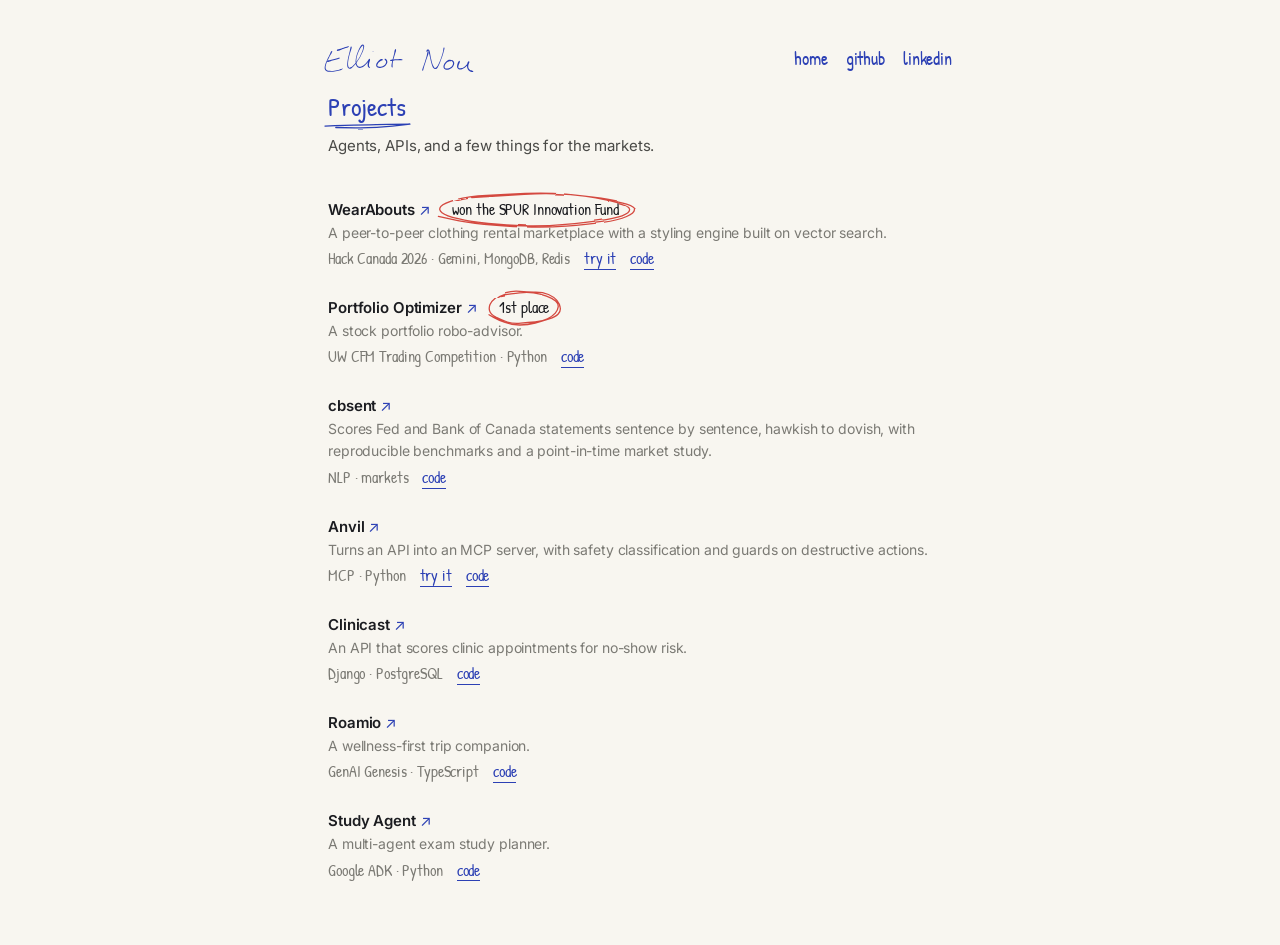
==== projects.html @ 340d610d "Make the sketch version the homepage, add projects page - Sketch (pen) version moves to the site roo" ====
<!DOCTYPE html>
<html lang="en">
<head>
  <meta charset="utf-8">
  <meta name="viewport" content="width=device-width, initial-scale=1">
  <title>Projects · Elliot Nou</title>
  <meta name="description" content="Things Elliot Nou has built: agents, APIs, and finance tools.">
  <meta name="color-scheme" content="light">
  <meta name="theme-color" content="#f8f6f0">
  <link rel="preconnect" href="https://fonts.googleapis.com">
  <link rel="preconnect" href="https://fonts.gstatic.com" crossorigin>
  <link href="https://fonts.googleapis.com/css2?family=Inter:wght@400..600&family=Patrick+Hand&display=swap" rel="stylesheet">
  <link rel="stylesheet" href="style.css">
  <!-- Hide the page until main.js has placed the pen marks. Fails open after 4s. -->
  <script>try{var d=document.documentElement.dataset;if(!matchMedia('(prefers-reduced-motion: reduce)').matches){d.phase='pre';setTimeout(function(){if(d.phase==='pre')d.phase='done'},4000)}}catch(e){}</script>
</head>
<body>
  <a class="skip" href="#main">Skip to content</a>

  <svg width="0" height="0" style="position:absolute" aria-hidden="true">
    <filter id="boil" x="-5%" y="-5%" width="110%" height="110%">
      <feTurbulence type="fractalNoise" baseFrequency="0.035" numOctaves="2" seed="1" result="noise"/>
      <feDisplacementMap in="SourceGraphic" in2="noise" scale="2.4"/>
    </filter>
  </svg>

  <div class="page">
    <header class="top">
      <a class="home-sig" href="./" aria-label="Elliot Nou, home">
        <svg viewBox="180.297 227.184 739.804 140.685" aria-hidden="true">
          <path pathLength="1" d="M 218.37,261.83 C 217.27 262.14, 216.50 262.72, 215.15 264.57 C 213.80 266.42, 213.26 267.80, 211.65 271.08 C 210.04 274.37, 209.13 276.63, 207.09 280.99 C 205.05 285.34, 203.80 287.95, 201.44 292.88 C 199.08 297.81, 197.62 300.49, 195.28 305.64 C 192.95 310.79, 191.68 313.59, 189.75 318.62 C 187.83 323.65, 186.92 326.20, 185.67 330.78 C 184.43 335.35, 183.87 337.52, 183.54 341.49 C 183.21 345.46, 183.09 347.35, 184.01 350.64 C 184.93 353.93, 185.82 355.59, 188.15 357.96 C 190.49 360.32, 192.15 361.20, 195.69 362.47 C 199.22 363.75, 201.32 363.97, 205.81 364.33 C 210.30 364.69, 213.00 364.59, 218.15 364.29 C 223.31 363.98, 226.27 363.57, 231.60 362.80 C 236.93 362.04, 239.83 361.46, 244.79 360.48 C 249.75 359.51, 252.28 358.92, 256.39 357.95 C 260.50 356.97, 262.54 356.78, 265.33 355.61 C 268.13 354.43, 269.01 353.37, 270.37 352.06 C 271.74 350.76, 272.02 349.95, 272.16 349.09 C 272.29 348.24, 271.82 347.86, 271.04 347.79 C 270.26 347.71, 269.81 348.18, 268.26 348.72 C 266.71 349.25, 265.89 349.48, 263.28 350.47 C 260.67 351.46, 259.07 352.43, 255.21 353.66 C 251.35 354.88, 248.82 355.54, 243.99 356.59 C 239.16 357.64, 236.26 358.22, 231.06 358.91 C 225.86 359.61, 222.92 359.93, 217.97 360.07 C 213.01 360.21, 210.38 360.12, 206.29 359.62 C 202.20 359.11, 200.38 358.64, 197.53 357.53 C 194.67 356.43, 193.72 355.76, 192.00 354.09 C 190.27 352.42, 189.70 351.65, 188.90 349.18 C 188.11 346.72, 187.90 345.25, 188.02 341.76 C 188.14 338.28, 188.48 336.13, 189.51 331.76 C 190.54 327.38, 191.37 324.83, 193.18 319.91 C 195.00 314.99, 196.24 312.21, 198.59 307.17 C 200.95 302.12, 202.43 299.46, 204.97 294.67 C 207.52 289.87, 208.92 287.34, 211.32 283.19 C 213.71 279.03, 215.15 277.07, 216.96 273.89 C 218.76 270.70, 219.59 269.44, 220.34 267.26 C 221.08 265.09, 221.08 264.10, 220.69 263.01 C 220.29 261.93, 219.48 261.52, 218.37 261.83"/>
          <path pathLength="1" d="M 195.38,314.96 C 196.22 315.61, 196.99 315.67, 198.86 315.67 C 200.73 315.66, 201.93 315.67, 204.73 314.94 C 207.53 314.21, 209.29 313.18, 212.85 312.01 C 216.42 310.84, 218.60 310.25, 222.57 309.09 C 226.54 307.94, 228.75 307.31, 232.70 306.24 C 236.64 305.17, 238.71 304.63, 242.30 303.73 C 245.88 302.82, 247.87 302.66, 250.63 301.72 C 253.40 300.79, 254.51 300.08, 256.13 299.06 C 257.76 298.03, 258.38 297.43, 258.76 296.59 C 259.15 295.75, 258.90 295.22, 258.08 294.87 C 257.25 294.51, 256.51 294.62, 254.65 294.81 C 252.80 295.00, 251.57 295.04, 248.80 295.81 C 246.04 296.59, 244.33 297.56, 240.85 298.69 C 237.37 299.82, 235.32 300.40, 231.40 301.47 C 227.48 302.54, 225.28 303.11, 221.26 304.02 C 217.24 304.94, 215.02 305.34, 211.31 306.05 C 207.60 306.77, 205.53 306.80, 202.73 307.60 C 199.92 308.40, 198.90 309.08, 197.29 310.05 C 195.68 311.01, 195.06 311.46, 194.68 312.44 C 194.30 313.43, 194.55 314.32, 195.38 314.96"/>
          <path pathLength="1" d="M 244.47,260.59 C 245.09 261.13, 245.21 261.31, 246.60 261.38 C 247.98 261.45, 249.04 261.69, 251.41 260.93 C 253.77 260.17, 255.12 258.99, 258.41 257.57 C 261.70 256.16, 263.87 255.33, 267.86 253.85 C 271.86 252.37, 274.24 251.58, 278.39 250.18 C 282.53 248.78, 284.80 248.11, 288.60 246.85 C 292.41 245.59, 294.56 245.10, 297.42 243.88 C 300.29 242.65, 301.98 241.82, 302.94 240.73 C 303.90 239.64, 303.63 238.77, 302.21 238.44 C 300.79 238.12, 298.87 238.35, 295.83 239.10 C 292.79 239.84, 290.81 240.86, 287.02 242.16 C 283.23 243.47, 281.04 244.29, 276.89 245.63 C 272.73 246.96, 270.36 247.69, 266.24 248.83 C 262.12 249.96, 259.81 250.41, 256.28 251.31 C 252.75 252.22, 250.92 252.36, 248.57 253.37 C 246.21 254.37, 245.52 255.29, 244.51 256.36 C 243.50 257.42, 243.53 257.84, 243.53 258.69 C 243.52 259.53, 243.86 260.05, 244.47 260.59"/>
          <path pathLength="1" d="M 313.21,240.02 C 312.30 240.67, 311.94 241.42, 311.21 243.56 C 310.47 245.69, 310.33 247.08, 309.54 250.70 C 308.75 254.32, 308.37 256.83, 307.26 261.67 C 306.14 266.50, 305.34 269.32, 303.98 274.88 C 302.63 280.44, 301.77 283.60, 300.47 289.45 C 299.16 295.29, 298.47 298.42, 297.45 304.11 C 296.44 309.81, 295.95 312.77, 295.41 317.92 C 294.87 323.07, 294.69 325.56, 294.76 329.86 C 294.82 334.17, 294.77 336.19, 295.73 339.45 C 296.70 342.71, 297.53 344.22, 299.59 346.16 C 301.66 348.11, 303.18 348.91, 306.06 349.18 C 308.95 349.46, 310.74 349.13, 314.03 347.54 C 317.32 345.95, 318.94 344.49, 322.51 341.23 C 326.08 337.96, 328.00 335.86, 331.89 331.23 C 335.78 326.59, 337.95 323.75, 341.98 318.04 C 346.02 312.33, 348.20 309.01, 352.06 302.69 C 355.92 296.37, 357.91 292.85, 361.29 286.43 C 364.67 280.00, 366.32 276.58, 368.95 270.57 C 371.59 264.56, 372.74 261.53, 374.48 256.38 C 376.23 251.24, 376.96 248.86, 377.68 244.85 C 378.41 240.83, 378.73 239.01, 378.10 236.29 C 377.48 233.57, 376.48 232.38, 374.56 231.26 C 372.65 230.15, 371.02 229.78, 368.53 230.72 C 366.04 231.66, 364.62 232.92, 362.12 235.96 C 359.61 239.01, 358.50 241.30, 356.01 245.93 C 353.52 250.57, 352.11 253.49, 349.67 259.16 C 347.22 264.82, 345.87 268.13, 343.79 274.26 C 341.70 280.38, 340.68 283.73, 339.24 289.80 C 337.80 295.87, 337.23 299.02, 336.59 304.60 C 335.94 310.19, 335.81 312.90, 336.04 317.73 C 336.27 322.56, 336.59 324.81, 337.74 328.74 C 338.88 332.66, 339.68 334.49, 341.75 337.35 C 343.83 340.22, 345.19 341.49, 348.11 343.06 C 351.02 344.63, 352.87 345.09, 356.31 345.20 C 359.75 345.32, 361.70 344.89, 365.31 343.63 C 368.92 342.37, 370.77 341.25, 374.35 338.91 C 377.93 336.57, 379.78 334.98, 383.22 331.92 C 386.65 328.87, 388.42 326.97, 391.51 323.65 C 394.60 320.33, 396.10 318.36, 398.68 315.32 C 401.26 312.27, 402.88 310.91, 404.41 308.43 C 405.93 305.96, 406.30 304.42, 406.30 302.94 C 406.29 301.45, 405.51 300.83, 404.37 301.01 C 403.23 301.19, 401.90 301.92, 400.60 303.83 C 399.29 305.74, 398.67 307.46, 397.85 310.55 C 397.02 313.64, 396.92 315.83, 396.46 319.28 C 395.99 322.72, 395.57 324.59, 395.50 327.79 C 395.44 330.98, 395.55 332.57, 396.13 335.24 C 396.72 337.90, 397.18 339.21, 398.44 341.11 C 399.70 343.00, 400.81 343.94, 402.43 344.70 C 404.05 345.46, 405.55 345.37, 406.54 344.91 C 407.54 344.45, 407.67 343.28, 407.39 342.39 C 407.11 341.50, 405.99 341.29, 405.16 340.47 C 404.33 339.65, 403.83 339.53, 403.24 338.28 C 402.64 337.02, 402.40 336.23, 402.18 334.19 C 401.95 332.15, 401.90 330.82, 402.11 328.09 C 402.31 325.36, 402.46 323.60, 403.20 320.53 C 403.95 317.47, 405.01 315.65, 405.84 312.77 C 406.66 309.88, 407.25 308.35, 407.35 306.10 C 407.45 303.85, 407.13 302.55, 406.31 301.52 C 405.50 300.49, 404.68 300.27, 403.26 300.95 C 401.84 301.62, 400.90 302.63, 399.20 304.90 C 397.50 307.16, 396.98 309.14, 394.76 312.27 C 392.55 315.40, 391.05 317.32, 388.13 320.55 C 385.21 323.78, 383.45 325.61, 380.16 328.44 C 376.88 331.27, 375.01 332.69, 371.70 334.69 C 368.38 336.69, 366.63 337.50, 363.58 338.45 C 360.54 339.40, 359.07 339.53, 356.49 339.46 C 353.91 339.38, 352.82 339.11, 350.67 338.08 C 348.52 337.04, 347.51 336.42, 345.75 334.28 C 343.99 332.15, 343.06 330.77, 341.86 327.41 C 340.67 324.05, 340.16 321.97, 339.77 317.48 C 339.38 312.99, 339.40 310.34, 339.92 304.95 C 340.43 299.56, 340.95 296.45, 342.33 290.53 C 343.72 284.60, 344.73 281.30, 346.85 275.32 C 348.98 269.35, 350.36 266.09, 352.96 260.66 C 355.56 255.23, 357.15 252.39, 359.85 248.19 C 362.56 243.98, 364.25 242.21, 366.48 239.63 C 368.70 237.04, 369.73 236.36, 371.00 235.26 C 372.26 234.16, 372.31 233.78, 372.81 234.14 C 373.30 234.50, 373.32 235.03, 373.47 237.05 C 373.62 239.07, 374.00 240.56, 373.57 244.23 C 373.13 247.89, 372.76 250.34, 371.30 255.38 C 369.85 260.42, 368.77 263.47, 366.28 269.43 C 363.79 275.38, 362.18 278.79, 358.86 285.15 C 355.54 291.51, 353.55 295.01, 349.68 301.22 C 345.80 307.44, 343.59 310.71, 339.49 316.23 C 335.39 321.75, 333.14 324.52, 329.16 328.82 C 325.18 333.13, 323.09 335.03, 319.58 337.76 C 316.07 340.49, 314.26 341.23, 311.61 342.48 C 308.96 343.73, 308.04 343.97, 306.31 344.02 C 304.58 344.07, 304.10 343.94, 302.96 342.74 C 301.81 341.53, 301.39 340.61, 300.60 337.99 C 299.80 335.38, 299.27 333.62, 298.97 329.68 C 298.66 325.73, 298.69 323.24, 299.06 318.25 C 299.43 313.25, 299.87 310.30, 300.83 304.70 C 301.78 299.09, 302.46 295.99, 303.82 290.22 C 305.19 284.45, 306.08 281.32, 307.65 275.86 C 309.22 270.39, 310.18 267.63, 311.69 262.88 C 313.21 258.14, 314.18 255.78, 315.22 252.13 C 316.26 248.48, 316.78 246.99, 316.89 244.63 C 317.01 242.27, 316.52 241.24, 315.79 240.31 C 315.05 239.39, 314.13 239.37, 313.21 240.02"/>
          <path pathLength="1" d="M 423.92,262.60 C 424.82 262.13, 425.21 261.75, 425.08 261.56 C 424.95 261.38, 424.19 261.49, 423.26 261.67 C 422.33 261.84, 421.30 262.05, 420.43 262.44 C 419.57 262.84, 418.89 263.35, 418.91 263.64 C 418.94 263.94, 419.58 264.11, 420.58 263.91 C 421.58 263.70, 423.02 263.07, 423.92 262.60"/>
          <path pathLength="1" d="M 469.96,303.09 C 469.52 302.25, 469.02 301.63, 467.46 301.31 C 465.89 300.99, 464.54 300.71, 462.14 301.48 C 459.74 302.25, 458.15 303.17, 455.45 305.16 C 452.75 307.16, 451.26 308.74, 448.64 311.46 C 446.03 314.18, 444.49 315.74, 442.39 318.75 C 440.29 321.75, 439.05 323.38, 438.13 326.48 C 437.22 329.59, 437.18 331.42, 437.81 334.28 C 438.45 337.13, 439.23 338.65, 441.30 340.76 C 443.37 342.87, 444.98 343.90, 448.16 344.81 C 451.34 345.73, 453.44 345.64, 457.19 345.31 C 460.94 344.99, 463.08 344.48, 466.91 343.20 C 470.74 341.91, 472.85 340.98, 476.35 338.88 C 479.85 336.78, 481.67 335.45, 484.41 332.69 C 487.16 329.92, 488.44 328.26, 490.08 325.06 C 491.72 321.87, 492.38 319.97, 492.61 316.71 C 492.84 313.44, 492.38 311.58, 491.22 308.74 C 490.07 305.91, 488.97 304.26, 486.84 302.53 C 484.71 300.80, 482.18 300.05, 480.58 300.09 C 478.98 300.14, 478.43 301.37, 478.82 302.74 C 479.22 304.10, 481.19 305.26, 482.54 306.93 C 483.90 308.60, 484.79 309.20, 485.60 311.08 C 486.40 312.96, 486.68 314.04, 486.57 316.34 C 486.46 318.65, 486.25 320.06, 485.07 322.59 C 483.88 325.12, 482.92 326.63, 480.65 328.99 C 478.37 331.35, 476.76 332.59, 473.69 334.39 C 470.61 336.18, 468.64 336.99, 465.27 337.97 C 461.89 338.95, 459.91 339.21, 456.83 339.30 C 453.74 339.39, 452.18 338.98, 449.84 338.43 C 447.50 337.89, 446.48 337.62, 445.15 336.59 C 443.81 335.56, 443.37 334.90, 443.15 333.27 C 442.94 331.64, 443.24 330.65, 444.08 328.45 C 444.92 326.25, 445.54 324.74, 447.34 322.27 C 449.14 319.80, 450.60 318.25, 453.08 316.10 C 455.56 313.94, 457.33 312.96, 459.75 311.48 C 462.17 310.00, 463.48 309.63, 465.16 308.69 C 466.84 307.75, 467.26 307.41, 468.15 306.77 C 469.05 306.14, 469.28 306.25, 469.64 305.51 C 470.00 304.78, 470.39 303.93, 469.96 303.09"/>
          <path pathLength="1" d="M 531.70,252.83 C 530.88 253.31, 530.70 253.71, 530.03 255.34 C 529.35 256.97, 528.95 257.99, 528.32 260.99 C 527.70 263.99, 527.72 266.10, 526.89 270.34 C 526.05 274.58, 525.36 277.25, 524.14 282.18 C 522.92 287.12, 522.09 289.93, 520.79 295.02 C 519.49 300.11, 518.77 302.82, 517.64 307.65 C 516.52 312.47, 515.98 314.90, 515.16 319.15 C 514.34 323.40, 513.95 325.45, 513.53 328.90 C 513.11 332.34, 512.94 333.90, 513.06 336.38 C 513.18 338.85, 513.56 339.87, 514.14 341.26 C 514.71 342.66, 515.31 342.91, 515.91 343.37 C 516.52 343.83, 516.81 343.63, 517.16 343.56 C 517.52 343.49, 517.49 343.25, 517.70 343.03 C 517.90 342.81, 517.98 342.97, 518.19 342.45 C 518.40 341.93, 518.66 341.68, 518.75 340.43 C 518.85 339.19, 518.69 338.42, 518.66 336.20 C 518.64 333.98, 518.48 332.60, 518.63 329.33 C 518.78 326.06, 518.84 324.02, 519.41 319.86 C 519.99 315.70, 520.45 313.28, 521.49 308.52 C 522.53 303.75, 523.24 301.06, 524.61 296.03 C 525.98 290.99, 526.85 288.21, 528.34 283.35 C 529.84 278.48, 530.71 275.87, 532.08 271.70 C 533.45 267.53, 534.48 265.62, 535.19 262.49 C 535.90 259.36, 535.83 257.99, 535.62 256.07 C 535.41 254.16, 534.92 253.56, 534.13 252.91 C 533.35 252.26, 532.52 252.34, 531.70 252.83"/>
          <path pathLength="1" d="M 506.89,310.05 C 507.71 310.76, 508.49 310.91, 510.47 311.05 C 512.45 311.20, 513.77 311.18, 516.78 310.79 C 519.79 310.40, 521.77 309.70, 525.53 309.12 C 529.29 308.54, 531.53 308.25, 535.60 307.87 C 539.66 307.50, 541.89 307.36, 545.87 307.26 C 549.85 307.15, 552.11 307.35, 555.50 307.33 C 558.89 307.31, 560.47 307.42, 562.83 307.14 C 565.20 306.87, 566.40 306.61, 567.32 305.96 C 568.24 305.30, 568.31 304.64, 567.45 303.87 C 566.58 303.11, 565.39 302.56, 562.99 302.13 C 560.60 301.71, 558.93 301.73, 555.47 301.75 C 552.01 301.76, 549.72 302.02, 545.68 302.21 C 541.63 302.41, 539.39 302.54, 535.24 302.73 C 531.10 302.91, 528.82 302.99, 524.94 303.16 C 521.06 303.33, 518.93 303.17, 515.84 303.58 C 512.75 303.98, 511.39 304.40, 509.50 305.19 C 507.61 305.97, 506.91 306.52, 506.39 307.49 C 505.87 308.47, 506.07 309.34, 506.89 310.05"/>
          <path pathLength="1" d="M 692.41,264.78 C 691.55 265.36, 691.26 265.93, 690.58 267.87 C 689.90 269.81, 689.71 271.08, 689.00 274.48 C 688.28 277.88, 688.08 280.28, 686.99 284.87 C 685.89 289.46, 685.08 292.20, 683.52 297.44 C 681.96 302.69, 680.95 305.65, 679.20 311.08 C 677.44 316.52, 676.48 319.46, 674.76 324.61 C 673.03 329.76, 672.13 332.39, 670.58 336.85 C 669.03 341.30, 668.15 343.49, 667.01 346.88 C 665.88 350.27, 665.29 351.61, 664.89 353.79 C 664.48 355.97, 664.83 356.69, 664.98 357.78 C 665.14 358.86, 665.32 358.90, 665.65 359.24 C 665.99 359.57, 666.22 359.61, 666.66 359.46 C 667.10 359.31, 667.22 359.36, 667.86 358.50 C 668.50 357.64, 669.11 357.21, 669.87 355.17 C 670.63 353.12, 670.75 351.69, 671.65 348.26 C 672.55 344.84, 673.06 342.56, 674.37 338.06 C 675.68 333.55, 676.54 330.90, 678.20 325.73 C 679.85 320.56, 680.81 317.63, 682.63 312.21 C 684.45 306.80, 685.50 303.86, 687.30 298.66 C 689.10 293.46, 690.09 290.77, 691.64 286.22 C 693.20 281.68, 694.16 279.42, 695.08 275.92 C 695.99 272.43, 696.26 270.95, 696.23 268.76 C 696.20 266.57, 695.67 265.76, 694.91 264.97 C 694.14 264.17, 693.28 264.20, 692.41 264.78"/>
          <path pathLength="1" d="M 689.10,265.84 C 690.42 265.36, 691.62 263.61, 692.47 262.19 C 693.32 260.77, 693.10 259.41, 693.35 258.73 C 693.59 258.05, 693.21 257.62, 693.69 258.80 C 694.17 259.97, 694.68 261.35, 695.73 264.58 C 696.78 267.81, 697.69 270.35, 698.95 274.94 C 700.20 279.54, 700.79 282.32, 702.00 287.56 C 703.21 292.80, 703.76 295.76, 704.99 301.15 C 706.21 306.55, 706.82 309.42, 708.12 314.52 C 709.42 319.62, 710.08 322.17, 711.47 326.66 C 712.87 331.14, 713.60 333.30, 715.09 336.95 C 716.57 340.60, 717.09 342.36, 718.89 344.89 C 720.70 347.42, 721.84 348.40, 724.12 349.61 C 726.40 350.81, 727.75 351.19, 730.29 350.91 C 732.82 350.63, 734.41 350.25, 736.79 348.20 C 739.17 346.16, 739.99 344.39, 742.18 340.68 C 744.37 336.96, 745.46 334.62, 747.75 329.63 C 750.03 324.65, 751.27 321.59, 753.62 315.76 C 755.98 309.92, 757.27 306.56, 759.51 300.46 C 761.75 294.36, 762.91 291.08, 764.83 285.27 C 766.75 279.45, 767.61 276.49, 769.10 271.39 C 770.59 266.28, 771.21 263.80, 772.28 259.76 C 773.35 255.72, 774.11 253.91, 774.45 251.17 C 774.78 248.44, 774.23 247.53, 773.95 246.11 C 773.67 244.68, 773.49 244.48, 773.06 244.05 C 772.63 243.63, 772.28 243.62, 771.80 243.97 C 771.31 244.31, 771.18 244.51, 770.64 245.78 C 770.09 247.05, 769.56 247.72, 769.07 250.34 C 768.57 252.96, 768.83 254.85, 768.16 258.88 C 767.49 262.90, 767.00 265.39, 765.73 270.47 C 764.45 275.55, 763.63 278.51, 761.78 284.28 C 759.94 290.06, 758.79 293.32, 756.52 299.35 C 754.25 305.37, 752.91 308.72, 750.42 314.41 C 747.93 320.10, 746.57 323.12, 744.06 327.80 C 741.55 332.49, 740.17 334.70, 737.86 337.85 C 735.55 340.99, 734.21 341.87, 732.53 343.54 C 730.85 345.20, 730.62 345.78, 729.44 346.16 C 728.27 346.54, 727.85 346.33, 726.65 345.43 C 725.45 344.52, 724.94 343.72, 723.46 341.64 C 721.99 339.56, 720.93 338.29, 719.29 335.04 C 717.65 331.80, 716.79 329.69, 715.27 325.40 C 713.75 321.11, 713.04 318.60, 711.70 313.59 C 710.36 308.58, 709.73 305.73, 708.57 300.36 C 707.42 294.99, 706.90 292.05, 705.92 286.75 C 704.94 281.44, 704.58 278.67, 703.68 273.86 C 702.78 269.05, 702.66 266.38, 701.41 262.69 C 700.15 259.01, 699.46 257.03, 697.41 255.42 C 695.36 253.80, 693.39 253.97, 691.15 254.63 C 688.91 255.28, 687.25 256.70, 686.20 258.69 C 685.15 260.68, 685.30 263.16, 685.88 264.59 C 686.46 266.02, 687.78 266.32, 689.10 265.84"/>
          <path pathLength="1" d="M 808.13,309.42 C 807.99 308.33, 807.49 307.41, 806.00 306.45 C 804.50 305.50, 803.23 304.73, 800.65 304.64 C 798.08 304.56, 796.10 304.68, 793.11 306.04 C 790.12 307.41, 788.62 308.92, 785.71 311.48 C 782.81 314.04, 781.15 315.66, 778.57 318.85 C 775.99 322.04, 774.60 323.95, 772.82 327.44 C 771.05 330.93, 770.18 332.88, 769.72 336.31 C 769.27 339.74, 769.45 341.66, 770.56 344.59 C 771.67 347.53, 772.78 349.04, 775.28 350.97 C 777.78 352.90, 779.66 353.66, 783.04 354.25 C 786.42 354.83, 788.48 354.58, 792.19 353.89 C 795.90 353.19, 797.97 352.48, 801.58 350.75 C 805.20 349.02, 807.17 347.84, 810.28 345.24 C 813.39 342.65, 814.91 340.97, 817.15 337.78 C 819.38 334.59, 820.36 332.70, 821.45 329.31 C 822.55 325.91, 822.82 323.97, 822.60 320.81 C 822.38 317.66, 821.64 315.98, 820.36 313.52 C 819.07 311.07, 817.93 309.99, 816.18 308.54 C 814.44 307.09, 813.24 306.66, 811.64 306.28 C 810.05 305.89, 809.16 306.26, 808.20 306.63 C 807.25 307.00, 807.05 307.54, 806.87 308.11 C 806.70 308.68, 807.09 309.04, 807.33 309.47 C 807.57 309.90, 807.64 309.83, 808.08 310.25 C 808.53 310.66, 808.73 310.96, 809.57 311.54 C 810.40 312.12, 811.18 312.18, 812.26 313.14 C 813.35 314.10, 814.14 314.69, 814.98 316.32 C 815.82 317.95, 816.27 319.03, 816.48 321.30 C 816.68 323.57, 816.77 324.98, 816.02 327.67 C 815.28 330.36, 814.58 332.06, 812.76 334.77 C 810.94 337.47, 809.63 339.00, 806.94 341.21 C 804.25 343.42, 802.46 344.43, 799.31 345.81 C 796.17 347.19, 794.26 347.66, 791.21 348.11 C 788.16 348.56, 786.55 348.43, 784.05 348.05 C 781.55 347.68, 780.37 347.31, 778.72 346.23 C 777.06 345.15, 776.43 344.47, 775.77 342.65 C 775.10 340.83, 775.01 339.66, 775.40 337.11 C 775.79 334.56, 776.23 332.85, 777.71 329.91 C 779.20 326.97, 780.47 325.14, 782.84 322.42 C 785.21 319.70, 786.92 318.19, 789.57 316.29 C 792.22 314.40, 793.84 313.85, 796.09 312.95 C 798.35 312.05, 799.27 311.99, 800.85 311.80 C 802.43 311.60, 802.83 311.96, 803.99 311.97 C 805.16 311.98, 805.85 312.37, 806.68 311.86 C 807.50 311.35, 808.26 310.50, 808.13 309.42"/>
          <path pathLength="1" d="M 847.41,310.48 C 846.42 310.69, 846.01 311.07, 844.83 312.39 C 843.65 313.71, 842.72 314.66, 841.53 317.08 C 840.35 319.50, 839.83 321.37, 838.91 324.49 C 837.98 327.61, 837.35 329.47, 836.91 332.68 C 836.47 335.90, 836.22 337.66, 836.70 340.58 C 837.18 343.49, 837.71 345.01, 839.32 347.27 C 840.92 349.52, 842.11 350.58, 844.71 351.84 C 847.30 353.10, 849.03 353.60, 852.28 353.55 C 855.53 353.50, 857.40 352.88, 860.95 351.58 C 864.51 350.28, 866.45 349.28, 870.06 347.07 C 873.66 344.85, 875.58 343.39, 878.97 340.52 C 882.36 337.66, 884.10 335.89, 887.02 332.74 C 889.95 329.60, 891.51 327.83, 893.59 324.81 C 895.67 321.79, 896.87 319.99, 897.42 317.66 C 897.97 315.32, 897.37 313.93, 896.34 313.14 C 895.31 312.36, 893.89 312.47, 892.25 313.72 C 890.61 314.97, 889.35 316.42, 888.15 319.39 C 886.95 322.36, 886.70 324.78, 886.25 328.57 C 885.80 332.36, 885.65 334.61, 885.90 338.34 C 886.15 342.06, 886.41 343.93, 887.50 347.21 C 888.59 350.48, 889.39 352.07, 891.35 354.70 C 893.32 357.34, 894.67 358.54, 897.33 360.38 C 900.00 362.23, 901.82 363.05, 904.68 363.94 C 907.53 364.84, 909.27 364.92, 911.60 364.85 C 913.94 364.77, 915.37 364.30, 916.35 363.56 C 917.34 362.82, 917.30 362.00, 916.53 361.12 C 915.77 360.25, 914.45 359.96, 912.53 359.18 C 910.60 358.41, 909.25 358.11, 906.91 357.27 C 904.57 356.42, 902.98 356.21, 900.81 354.96 C 898.65 353.71, 897.66 352.94, 896.10 351.02 C 894.54 349.11, 893.86 347.96, 893.00 345.38 C 892.14 342.80, 891.82 341.24, 891.82 338.11 C 891.81 334.99, 892.21 332.97, 892.98 329.73 C 893.74 326.50, 894.93 324.67, 895.66 321.94 C 896.40 319.21, 896.69 317.79, 896.64 316.09 C 896.59 314.39, 896.25 313.57, 895.42 313.43 C 894.58 313.29, 893.77 313.72, 892.48 315.38 C 891.19 317.04, 890.78 318.90, 888.97 321.73 C 887.16 324.56, 886.04 326.49, 883.42 329.50 C 880.80 332.52, 879.08 334.20, 875.89 336.82 C 872.70 339.43, 870.80 340.75, 867.45 342.58 C 864.10 344.41, 862.20 345.13, 859.14 345.98 C 856.07 346.83, 854.55 346.77, 852.13 346.84 C 849.71 346.92, 848.68 346.90, 847.04 346.36 C 845.39 345.81, 844.73 345.40, 843.90 344.12 C 843.07 342.83, 842.92 341.97, 842.89 339.94 C 842.86 337.91, 843.12 336.56, 843.77 333.97 C 844.42 331.38, 845.04 329.71, 846.13 326.97 C 847.22 324.24, 848.36 322.75, 849.21 320.29 C 850.07 317.84, 850.28 316.48, 850.39 314.70 C 850.50 312.92, 850.37 312.21, 849.78 311.37 C 849.18 310.53, 848.40 310.28, 847.41 310.48"/>
        </svg>
      </a>
      <nav class="nav" aria-label="Links">
        <a href="./">home</a>
        <a href="https://github.com/elliotnou" target="_blank" rel="noopener">github</a>
        <a href="https://linkedin.com/in/elliot-nou" target="_blank" rel="noopener">linkedin</a>
      </nav>
    </header>

    <main id="main" class="content">
      <section class="intro reveal">
        <h1 class="page-title"><span data-rough="underline">Projects</span></h1>
        <p class="bio">Agents, APIs, and a few things for the markets.</p>
      </section>

      <!-- To add one, copy an <li> and edit it. "try it" links only where there is a live demo. -->
      <ul class="list list-full">
        <li class="reveal">
          <p class="what">
            <a class="pname" href="https://github.com/elliotnou/wear_abouts" target="_blank" rel="noopener">WearAbouts <span class="arrow" aria-hidden="true">&nearr;</span></a>
            <span class="tag" data-rough="circle">won the SPUR Innovation Fund</span>
          </p>
          <p class="dim">A peer-to-peer clothing rental marketplace with a styling engine built on vector search.</p>
          <p class="links"><span class="meta">Hack Canada 2026 &middot; Gemini, MongoDB, Redis</span><a href="https://hackcanada-2026-frontend.onrender.com/" target="_blank" rel="noopener">try it</a><a href="https://github.com/elliotnou/wear_abouts" target="_blank" rel="noopener">code</a></p>
        </li>
        <li class="reveal">
          <p class="what">
            <a class="pname" href="https://github.com/elliotnou/portfolio-optimizer" target="_blank" rel="noopener">Portfolio Optimizer <span class="arrow" aria-hidden="true">&nearr;</span></a>
            <span class="tag" data-rough="circle">1st place</span>
          </p>
          <p class="dim">A stock portfolio robo-advisor.</p>
          <p class="links"><span class="meta">UW CFM Trading Competition &middot; Python</span><a href="https://github.com/elliotnou/portfolio-optimizer" target="_blank" rel="noopener">code</a></p>
        </li>
        <li class="reveal">
          <p class="what">
            <a class="pname" href="https://github.com/elliotnou/cbsent" target="_blank" rel="noopener">cbsent <span class="arrow" aria-hidden="true">&nearr;</span></a>
          </p>
          <p class="dim">Scores Fed and Bank of Canada statements sentence by sentence, hawkish to dovish, with reproducible benchmarks and a point-in-time market study.</p>
          <p class="links"><span class="meta">NLP &middot; markets</span><a href="https://github.com/elliotnou/cbsent" target="_blank" rel="noopener">code</a></p>
        </li>
        <li class="reveal">
          <p class="what">
            <a class="pname" href="https://github.com/elliotnou/Anvil" target="_blank" rel="noopener">Anvil <span class="arrow" aria-hidden="true">&nearr;</span></a>
          </p>
          <p class="dim">Turns an API into an MCP server, with safety classification and guards on destructive actions.</p>
          <p class="links"><span class="meta">MCP &middot; Python</span><a href="https://anvil-amber.vercel.app" target="_blank" rel="noopener">try it</a><a href="https://github.com/elliotnou/Anvil" target="_blank" rel="noopener">code</a></p>
        </li>
        <li class="reveal">
          <p class="what">
            <a class="pname" href="https://github.com/elliotnou/clinicast" target="_blank" rel="noopener">Clinicast <span class="arrow" aria-hidden="true">&nearr;</span></a>
          </p>
          <p class="dim">An API that scores clinic appointments for no-show risk.</p>
          <p class="links"><span class="meta">Django &middot; PostgreSQL</span><a href="https://github.com/elliotnou/clinicast" target="_blank" rel="noopener">code</a></p>
        </li>
        <li class="reveal">
          <p class="what">
            <a class="pname" href="https://github.com/elliotnou/roamio" target="_blank" rel="noopener">Roamio <span class="arrow" aria-hidden="true">&nearr;</span></a>
          </p>
          <p class="dim">A wellness-first trip companion.</p>
          <p class="links"><span class="meta">GenAI Genesis &middot; TypeScript</span><a href="https://github.com/elliotnou/roamio" target="_blank" rel="noopener">code</a></p>
        </li>
        <li class="reveal">
          <p class="what">
            <a class="pname" href="https://github.com/elliotnou/bx-studyagent" target="_blank" rel="noopener">Study Agent <span class="arrow" aria-hidden="true">&nearr;</span></a>
          </p>
          <p class="dim">A multi-agent exam study planner.</p>
          <p class="links"><span class="meta">Google ADK &middot; Python</span><a href="https://github.com/elliotnou/bx-studyagent" target="_blank" rel="noopener">code</a></p>
        </li>
      </ul>
    </main>
  </div>

  <script src="main.js"></script>
</body>
</html>
---- style.css ----
/* Plain paper, small quiet type, and a blue ballpoint that could not sit still.
   Type is near-black and modest; everything drawn (name, scribbles, boxes,
   underlines, the timeline) is pen blue, with a couple of strokes of red pen.
   Light only, whatever the system theme is. */
:root {
  color-scheme: light;
  --paper: #f8f6f0;
  --ink: #1b1c20;      /* names, titles */
  --text: #4a4a47;     /* body copy */
  --dim: #7b7a74;      /* descriptions */
  --faint: #b4b2a8;
  --pen: #2c40b4;      /* ballpoint blue */
  --red: #d4483f;      /* red pen */

  --sans: "Inter", ui-sans-serif, system-ui, -apple-system, "Segoe UI", sans-serif;
  --hand: "Patrick Hand", "Bradley Hand", cursive;
}

*, *::before, *::after { box-sizing: border-box; }
* { margin: 0; padding: 0; }

html { background: var(--paper); overflow-x: hidden; }
body {
  min-height: 100vh;
  font-family: var(--sans);
  font-size: 15px;
  line-height: 1.6;
  letter-spacing: -0.008em;
  color: var(--text);
  -webkit-font-smoothing: antialiased;
  text-rendering: optimizeLegibility;
}
::selection { background: var(--pen); color: var(--paper); }
a { color: inherit; text-decoration: none; }
a:focus-visible, button:focus-visible { outline: 2px solid var(--pen); outline-offset: 4px; border-radius: 3px; }
ul { list-style: none; }

.skip { position: absolute; left: -999px; top: 0; background: var(--pen); color: var(--paper); padding: 8px 14px; z-index: 100; }
.skip:focus { left: 16px; top: 16px; }

.page { position: relative; max-width: 680px; margin: 0 auto; padding: 0 28px 64px; }

/* ---------- Drawn lines ---------- */
.chaos {
  position: fixed;
  inset: 0;
  width: 100%;
  height: 100%;
  z-index: 20;
  pointer-events: none;
  color: var(--pen);
  filter: url(#boil);
}
.chaos path, .rough path {
  fill: none;
  stroke: currentColor;
  stroke-linecap: round;
  stroke-linejoin: round;
  stroke-dasharray: 1;
}
.chaos path { stroke-dashoffset: 1; opacity: 0.85; }

/* Hand-drawn marks, fitted to their host by main.js. */
[data-rough] { position: relative; display: inline-block; }
.rough {
  position: absolute;
  left: -14px;
  top: -14px;
  overflow: visible;
  pointer-events: none;
  color: var(--pen);
  filter: url(#boil);
}
.rough path { stroke-width: 1.3; stroke-dashoffset: 0; }
.rough path.hatch { stroke-width: 0.9; stroke-dasharray: none; opacity: 0.5; transition: opacity 0.2s; }

/* ---------- Top: the name, written by hand, and the links ---------- */
.top {
  display: flex;
  justify-content: space-between;
  align-items: flex-end;
  gap: 20px;
  padding-top: 44px;
}
.top h1 { font-size: inherit; font-weight: inherit; line-height: 0; }

.sig, .home-sig {
  position: relative;
  z-index: 30;
  display: block;
  width: 210px;
  margin-left: -4px;
  border: 0;
  background: none;
  color: var(--pen);
  cursor: pointer;
  transform-origin: 50% 50%;
  transition: transform 0.95s cubic-bezier(0.7, 0, 0.15, 1);
}
.home-sig { width: 150px; }
.sig svg, .home-sig svg { display: block; width: 100%; height: auto; overflow: visible; }
.sig path, .home-sig path {
  fill: currentColor;
  stroke: currentColor;
  stroke-width: 2.5;
  stroke-opacity: 0;
  stroke-dasharray: 1;
  stroke-dashoffset: 0;
}
.sig:hover, .home-sig:hover { transform: rotate(-2deg) scale(1.03); transition-duration: 0.25s; }

.nav { display: flex; gap: 18px; padding-bottom: 2px; font-family: var(--hand); font-size: 18px; line-height: 1.2; color: var(--pen); }
.nav a { border-bottom: 1.5px solid transparent; transition: border-color 0.15s; }
.nav a:hover { border-color: currentColor; }

/* ---------- Intro ---------- */
.intro { padding: 18px 0 40px; }
.lede { display: flex; flex-wrap: wrap; align-items: center; gap: 0 0.4em; color: var(--ink); }
.bio { margin-top: 10px; max-width: 46ch; text-wrap: pretty; }
.bio s { text-decoration: none; color: var(--faint); white-space: nowrap; }
.dim { color: var(--dim); font-size: 14px; }

.page-title { font-family: var(--hand); font-size: 26px; font-weight: 400; line-height: 1.2; letter-spacing: 0; color: var(--pen); }
.page-title + .bio { margin-top: 12px; }

.u { border-bottom: 1.5px solid var(--pen); transition: background-color 0.15s, color 0.15s; }
.u:hover { background: var(--pen); color: var(--paper); }

/* Logo + name. */
.chip { display: inline-flex; align-items: center; gap: 6px; white-space: nowrap; font-weight: 500; color: var(--ink); vertical-align: middle; }
.chip img, .monogram { flex: none; width: 20px; height: 20px; border-radius: 5px; object-fit: contain; }
.chip img { transition: transform 0.2s; }
a.chip > span:last-child { border-bottom: 1.5px solid var(--pen); }
a.chip:hover img { transform: rotate(-8deg) scale(1.15); }
.monogram { display: inline-grid; place-items: center; background: var(--pen); color: var(--paper); font-size: 11px; font-weight: 600; line-height: 1; }

.doodle { width: 18px; height: 18px; vertical-align: -3px; margin-left: 6px; }
.doodle .rough { color: var(--red); }

/* ---------- Blocks: label on the left, facts on the right ---------- */
.block {
  display: grid;
  grid-template-columns: 88px minmax(0, 1fr);
  gap: 6px 24px;
  padding-bottom: 38px;
}
h2 {
  font-family: var(--hand);
  font-size: 20px;
  font-weight: 400;
  line-height: 1.25;
  letter-spacing: 0;
  color: var(--pen);
}

/* Jobs, newest first. The pen line with a loop per job is drawn by main.js
   in the 28px gutter on the left. */
.rows, .rows[data-rough] { display: grid; gap: 16px; padding-left: 28px; }
.rows li { display: grid; grid-template-columns: 44px minmax(0, 1fr); gap: 0 10px; }
.when { font-family: var(--hand); font-size: 17px; line-height: 1.4; color: var(--pen); opacity: 0.75; }
.what { color: var(--text); }

/* Projects */
.list { display: grid; gap: 14px; }
.list-full { gap: 26px; }
.pname { font-weight: 600; color: var(--ink); transition: color 0.15s; }
.arrow { display: inline-block; font-weight: 400; color: var(--pen); transition: transform 0.2s; }
.pname:hover .arrow { transform: translate(2px, -2px); }
.pname:hover { color: var(--pen); }
.tag { margin-left: 18px; font-family: var(--hand); font-size: 16px; line-height: 1.2; color: var(--ink); }
.tag .rough { color: var(--red); }
.links { display: flex; flex-wrap: wrap; gap: 4px 14px; margin-top: 4px; font-family: var(--hand); font-size: 16px; line-height: 1.3; color: var(--pen); }
.links a { border-bottom: 1.5px solid currentColor; }
.links a:hover { color: var(--ink); }
.meta { color: var(--dim); }

.more { display: inline-block; margin-top: 20px; font-family: var(--hand); font-size: 17px; line-height: 1.3; color: var(--pen); }
.more > span { padding: 2px 10px; transition: transform 0.2s cubic-bezier(0.2, 0.8, 0.2, 1); }
.more:hover > span { transform: translate(-2px, -2px); }
.more:hover .hatch { opacity: 1; }

.contact { color: var(--ink); font-weight: 500; }

/* ---------- Opening: mess first, then order ---------- */
.content { transition: opacity 0.3s; }
[data-phase="pre"] .top, [data-phase="pre"] .content { opacity: 0; transition: none; }
[data-phase="chaos"] .content, [data-phase="chaos"] .nav { opacity: 0; }
[data-phase="chaos"] .sig { pointer-events: none; }
.nav { transition: opacity 0.4s; }

[data-phase="settle"] .reveal, [data-phase="done"] .reveal {
  animation: rise 0.7s cubic-bezier(0.2, 0.8, 0.2, 1) both;
  animation-delay: calc(var(--n, 0) * 80ms + 150ms);
}
@keyframes rise { from { opacity: 0; transform: translateY(12px); } }

/* ---------- Small screens ---------- */
@media (max-width: 600px) {
  .page { padding-inline: 22px; }
  .top { flex-direction: column; align-items: flex-start; gap: 14px; padding-top: 32px; }
  .sig { width: 180px; }
  .nav { gap: 16px; font-size: 17px; }
  .intro { padding: 14px 0 32px; }
  .block { grid-template-columns: 1fr; padding-bottom: 32px; }
}

@media (prefers-reduced-motion: reduce) {
  *, *::before, *::after { animation: none !important; transition: none !important; }
  .chaos, .rough { filter: none; }
}
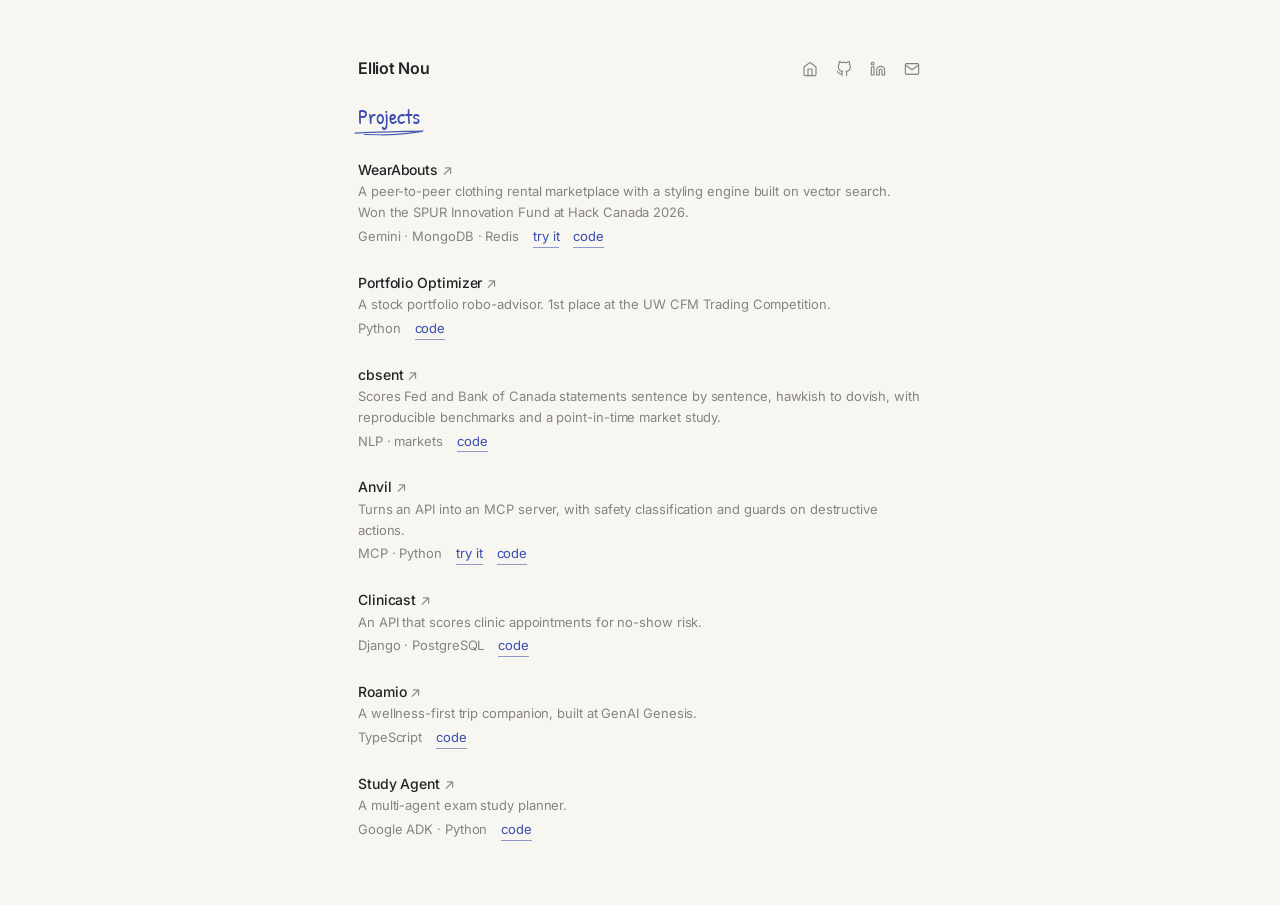
==== commit 26bdc1b9: "Quieter homepage: typed name, icon links, simpler work list - Name back to plain text; pen icons for" ====
--- a/projects.html
+++ b/projects.html
@@ -22,89 +22,70 @@
       <feTurbulence type="fractalNoise" baseFrequency="0.035" numOctaves="2" seed="1" result="noise"/>
       <feDisplacementMap in="SourceGraphic" in2="noise" scale="2.4"/>
     </filter>
+    <filter id="boil-soft" x="-25%" y="-25%" width="150%" height="150%">
+      <feTurbulence type="fractalNoise" baseFrequency="0.06" numOctaves="2" seed="1" result="noise"/>
+      <feDisplacementMap in="SourceGraphic" in2="noise" scale="1.3"/>
+    </filter>
   </svg>
 
   <div class="page">
     <header class="top">
-      <a class="home-sig" href="./" aria-label="Elliot Nou, home">
-        <svg viewBox="180.297 227.184 739.804 140.685" aria-hidden="true">
-          <path pathLength="1" d="M 218.37,261.83 C 217.27 262.14, 216.50 262.72, 215.15 264.57 C 213.80 266.42, 213.26 267.80, 211.65 271.08 C 210.04 274.37, 209.13 276.63, 207.09 280.99 C 205.05 285.34, 203.80 287.95, 201.44 292.88 C 199.08 297.81, 197.62 300.49, 195.28 305.64 C 192.95 310.79, 191.68 313.59, 189.75 318.62 C 187.83 323.65, 186.92 326.20, 185.67 330.78 C 184.43 335.35, 183.87 337.52, 183.54 341.49 C 183.21 345.46, 183.09 347.35, 184.01 350.64 C 184.93 353.93, 185.82 355.59, 188.15 357.96 C 190.49 360.32, 192.15 361.20, 195.69 362.47 C 199.22 363.75, 201.32 363.97, 205.81 364.33 C 210.30 364.69, 213.00 364.59, 218.15 364.29 C 223.31 363.98, 226.27 363.57, 231.60 362.80 C 236.93 362.04, 239.83 361.46, 244.79 360.48 C 249.75 359.51, 252.28 358.92, 256.39 357.95 C 260.50 356.97, 262.54 356.78, 265.33 355.61 C 268.13 354.43, 269.01 353.37, 270.37 352.06 C 271.74 350.76, 272.02 349.95, 272.16 349.09 C 272.29 348.24, 271.82 347.86, 271.04 347.79 C 270.26 347.71, 269.81 348.18, 268.26 348.72 C 266.71 349.25, 265.89 349.48, 263.28 350.47 C 260.67 351.46, 259.07 352.43, 255.21 353.66 C 251.35 354.88, 248.82 355.54, 243.99 356.59 C 239.16 357.64, 236.26 358.22, 231.06 358.91 C 225.86 359.61, 222.92 359.93, 217.97 360.07 C 213.01 360.21, 210.38 360.12, 206.29 359.62 C 202.20 359.11, 200.38 358.64, 197.53 357.53 C 194.67 356.43, 193.72 355.76, 192.00 354.09 C 190.27 352.42, 189.70 351.65, 188.90 349.18 C 188.11 346.72, 187.90 345.25, 188.02 341.76 C 188.14 338.28, 188.48 336.13, 189.51 331.76 C 190.54 327.38, 191.37 324.83, 193.18 319.91 C 195.00 314.99, 196.24 312.21, 198.59 307.17 C 200.95 302.12, 202.43 299.46, 204.97 294.67 C 207.52 289.87, 208.92 287.34, 211.32 283.19 C 213.71 279.03, 215.15 277.07, 216.96 273.89 C 218.76 270.70, 219.59 269.44, 220.34 267.26 C 221.08 265.09, 221.08 264.10, 220.69 263.01 C 220.29 261.93, 219.48 261.52, 218.37 261.83"/>
-          <path pathLength="1" d="M 195.38,314.96 C 196.22 315.61, 196.99 315.67, 198.86 315.67 C 200.73 315.66, 201.93 315.67, 204.73 314.94 C 207.53 314.21, 209.29 313.18, 212.85 312.01 C 216.42 310.84, 218.60 310.25, 222.57 309.09 C 226.54 307.94, 228.75 307.31, 232.70 306.24 C 236.64 305.17, 238.71 304.63, 242.30 303.73 C 245.88 302.82, 247.87 302.66, 250.63 301.72 C 253.40 300.79, 254.51 300.08, 256.13 299.06 C 257.76 298.03, 258.38 297.43, 258.76 296.59 C 259.15 295.75, 258.90 295.22, 258.08 294.87 C 257.25 294.51, 256.51 294.62, 254.65 294.81 C 252.80 295.00, 251.57 295.04, 248.80 295.81 C 246.04 296.59, 244.33 297.56, 240.85 298.69 C 237.37 299.82, 235.32 300.40, 231.40 301.47 C 227.48 302.54, 225.28 303.11, 221.26 304.02 C 217.24 304.94, 215.02 305.34, 211.31 306.05 C 207.60 306.77, 205.53 306.80, 202.73 307.60 C 199.92 308.40, 198.90 309.08, 197.29 310.05 C 195.68 311.01, 195.06 311.46, 194.68 312.44 C 194.30 313.43, 194.55 314.32, 195.38 314.96"/>
-          <path pathLength="1" d="M 244.47,260.59 C 245.09 261.13, 245.21 261.31, 246.60 261.38 C 247.98 261.45, 249.04 261.69, 251.41 260.93 C 253.77 260.17, 255.12 258.99, 258.41 257.57 C 261.70 256.16, 263.87 255.33, 267.86 253.85 C 271.86 252.37, 274.24 251.58, 278.39 250.18 C 282.53 248.78, 284.80 248.11, 288.60 246.85 C 292.41 245.59, 294.56 245.10, 297.42 243.88 C 300.29 242.65, 301.98 241.82, 302.94 240.73 C 303.90 239.64, 303.63 238.77, 302.21 238.44 C 300.79 238.12, 298.87 238.35, 295.83 239.10 C 292.79 239.84, 290.81 240.86, 287.02 242.16 C 283.23 243.47, 281.04 244.29, 276.89 245.63 C 272.73 246.96, 270.36 247.69, 266.24 248.83 C 262.12 249.96, 259.81 250.41, 256.28 251.31 C 252.75 252.22, 250.92 252.36, 248.57 253.37 C 246.21 254.37, 245.52 255.29, 244.51 256.36 C 243.50 257.42, 243.53 257.84, 243.53 258.69 C 243.52 259.53, 243.86 260.05, 244.47 260.59"/>
-          <path pathLength="1" d="M 313.21,240.02 C 312.30 240.67, 311.94 241.42, 311.21 243.56 C 310.47 245.69, 310.33 247.08, 309.54 250.70 C 308.75 254.32, 308.37 256.83, 307.26 261.67 C 306.14 266.50, 305.34 269.32, 303.98 274.88 C 302.63 280.44, 301.77 283.60, 300.47 289.45 C 299.16 295.29, 298.47 298.42, 297.45 304.11 C 296.44 309.81, 295.95 312.77, 295.41 317.92 C 294.87 323.07, 294.69 325.56, 294.76 329.86 C 294.82 334.17, 294.77 336.19, 295.73 339.45 C 296.70 342.71, 297.53 344.22, 299.59 346.16 C 301.66 348.11, 303.18 348.91, 306.06 349.18 C 308.95 349.46, 310.74 349.13, 314.03 347.54 C 317.32 345.95, 318.94 344.49, 322.51 341.23 C 326.08 337.96, 328.00 335.86, 331.89 331.23 C 335.78 326.59, 337.95 323.75, 341.98 318.04 C 346.02 312.33, 348.20 309.01, 352.06 302.69 C 355.92 296.37, 357.91 292.85, 361.29 286.43 C 364.67 280.00, 366.32 276.58, 368.95 270.57 C 371.59 264.56, 372.74 261.53, 374.48 256.38 C 376.23 251.24, 376.96 248.86, 377.68 244.85 C 378.41 240.83, 378.73 239.01, 378.10 236.29 C 377.48 233.57, 376.48 232.38, 374.56 231.26 C 372.65 230.15, 371.02 229.78, 368.53 230.72 C 366.04 231.66, 364.62 232.92, 362.12 235.96 C 359.61 239.01, 358.50 241.30, 356.01 245.93 C 353.52 250.57, 352.11 253.49, 349.67 259.16 C 347.22 264.82, 345.87 268.13, 343.79 274.26 C 341.70 280.38, 340.68 283.73, 339.24 289.80 C 337.80 295.87, 337.23 299.02, 336.59 304.60 C 335.94 310.19, 335.81 312.90, 336.04 317.73 C 336.27 322.56, 336.59 324.81, 337.74 328.74 C 338.88 332.66, 339.68 334.49, 341.75 337.35 C 343.83 340.22, 345.19 341.49, 348.11 343.06 C 351.02 344.63, 352.87 345.09, 356.31 345.20 C 359.75 345.32, 361.70 344.89, 365.31 343.63 C 368.92 342.37, 370.77 341.25, 374.35 338.91 C 377.93 336.57, 379.78 334.98, 383.22 331.92 C 386.65 328.87, 388.42 326.97, 391.51 323.65 C 394.60 320.33, 396.10 318.36, 398.68 315.32 C 401.26 312.27, 402.88 310.91, 404.41 308.43 C 405.93 305.96, 406.30 304.42, 406.30 302.94 C 406.29 301.45, 405.51 300.83, 404.37 301.01 C 403.23 301.19, 401.90 301.92, 400.60 303.83 C 399.29 305.74, 398.67 307.46, 397.85 310.55 C 397.02 313.64, 396.92 315.83, 396.46 319.28 C 395.99 322.72, 395.57 324.59, 395.50 327.79 C 395.44 330.98, 395.55 332.57, 396.13 335.24 C 396.72 337.90, 397.18 339.21, 398.44 341.11 C 399.70 343.00, 400.81 343.94, 402.43 344.70 C 404.05 345.46, 405.55 345.37, 406.54 344.91 C 407.54 344.45, 407.67 343.28, 407.39 342.39 C 407.11 341.50, 405.99 341.29, 405.16 340.47 C 404.33 339.65, 403.83 339.53, 403.24 338.28 C 402.64 337.02, 402.40 336.23, 402.18 334.19 C 401.95 332.15, 401.90 330.82, 402.11 328.09 C 402.31 325.36, 402.46 323.60, 403.20 320.53 C 403.95 317.47, 405.01 315.65, 405.84 312.77 C 406.66 309.88, 407.25 308.35, 407.35 306.10 C 407.45 303.85, 407.13 302.55, 406.31 301.52 C 405.50 300.49, 404.68 300.27, 403.26 300.95 C 401.84 301.62, 400.90 302.63, 399.20 304.90 C 397.50 307.16, 396.98 309.14, 394.76 312.27 C 392.55 315.40, 391.05 317.32, 388.13 320.55 C 385.21 323.78, 383.45 325.61, 380.16 328.44 C 376.88 331.27, 375.01 332.69, 371.70 334.69 C 368.38 336.69, 366.63 337.50, 363.58 338.45 C 360.54 339.40, 359.07 339.53, 356.49 339.46 C 353.91 339.38, 352.82 339.11, 350.67 338.08 C 348.52 337.04, 347.51 336.42, 345.75 334.28 C 343.99 332.15, 343.06 330.77, 341.86 327.41 C 340.67 324.05, 340.16 321.97, 339.77 317.48 C 339.38 312.99, 339.40 310.34, 339.92 304.95 C 340.43 299.56, 340.95 296.45, 342.33 290.53 C 343.72 284.60, 344.73 281.30, 346.85 275.32 C 348.98 269.35, 350.36 266.09, 352.96 260.66 C 355.56 255.23, 357.15 252.39, 359.85 248.19 C 362.56 243.98, 364.25 242.21, 366.48 239.63 C 368.70 237.04, 369.73 236.36, 371.00 235.26 C 372.26 234.16, 372.31 233.78, 372.81 234.14 C 373.30 234.50, 373.32 235.03, 373.47 237.05 C 373.62 239.07, 374.00 240.56, 373.57 244.23 C 373.13 247.89, 372.76 250.34, 371.30 255.38 C 369.85 260.42, 368.77 263.47, 366.28 269.43 C 363.79 275.38, 362.18 278.79, 358.86 285.15 C 355.54 291.51, 353.55 295.01, 349.68 301.22 C 345.80 307.44, 343.59 310.71, 339.49 316.23 C 335.39 321.75, 333.14 324.52, 329.16 328.82 C 325.18 333.13, 323.09 335.03, 319.58 337.76 C 316.07 340.49, 314.26 341.23, 311.61 342.48 C 308.96 343.73, 308.04 343.97, 306.31 344.02 C 304.58 344.07, 304.10 343.94, 302.96 342.74 C 301.81 341.53, 301.39 340.61, 300.60 337.99 C 299.80 335.38, 299.27 333.62, 298.97 329.68 C 298.66 325.73, 298.69 323.24, 299.06 318.25 C 299.43 313.25, 299.87 310.30, 300.83 304.70 C 301.78 299.09, 302.46 295.99, 303.82 290.22 C 305.19 284.45, 306.08 281.32, 307.65 275.86 C 309.22 270.39, 310.18 267.63, 311.69 262.88 C 313.21 258.14, 314.18 255.78, 315.22 252.13 C 316.26 248.48, 316.78 246.99, 316.89 244.63 C 317.01 242.27, 316.52 241.24, 315.79 240.31 C 315.05 239.39, 314.13 239.37, 313.21 240.02"/>
-          <path pathLength="1" d="M 423.92,262.60 C 424.82 262.13, 425.21 261.75, 425.08 261.56 C 424.95 261.38, 424.19 261.49, 423.26 261.67 C 422.33 261.84, 421.30 262.05, 420.43 262.44 C 419.57 262.84, 418.89 263.35, 418.91 263.64 C 418.94 263.94, 419.58 264.11, 420.58 263.91 C 421.58 263.70, 423.02 263.07, 423.92 262.60"/>
-          <path pathLength="1" d="M 469.96,303.09 C 469.52 302.25, 469.02 301.63, 467.46 301.31 C 465.89 300.99, 464.54 300.71, 462.14 301.48 C 459.74 302.25, 458.15 303.17, 455.45 305.16 C 452.75 307.16, 451.26 308.74, 448.64 311.46 C 446.03 314.18, 444.49 315.74, 442.39 318.75 C 440.29 321.75, 439.05 323.38, 438.13 326.48 C 437.22 329.59, 437.18 331.42, 437.81 334.28 C 438.45 337.13, 439.23 338.65, 441.30 340.76 C 443.37 342.87, 444.98 343.90, 448.16 344.81 C 451.34 345.73, 453.44 345.64, 457.19 345.31 C 460.94 344.99, 463.08 344.48, 466.91 343.20 C 470.74 341.91, 472.85 340.98, 476.35 338.88 C 479.85 336.78, 481.67 335.45, 484.41 332.69 C 487.16 329.92, 488.44 328.26, 490.08 325.06 C 491.72 321.87, 492.38 319.97, 492.61 316.71 C 492.84 313.44, 492.38 311.58, 491.22 308.74 C 490.07 305.91, 488.97 304.26, 486.84 302.53 C 484.71 300.80, 482.18 300.05, 480.58 300.09 C 478.98 300.14, 478.43 301.37, 478.82 302.74 C 479.22 304.10, 481.19 305.26, 482.54 306.93 C 483.90 308.60, 484.79 309.20, 485.60 311.08 C 486.40 312.96, 486.68 314.04, 486.57 316.34 C 486.46 318.65, 486.25 320.06, 485.07 322.59 C 483.88 325.12, 482.92 326.63, 480.65 328.99 C 478.37 331.35, 476.76 332.59, 473.69 334.39 C 470.61 336.18, 468.64 336.99, 465.27 337.97 C 461.89 338.95, 459.91 339.21, 456.83 339.30 C 453.74 339.39, 452.18 338.98, 449.84 338.43 C 447.50 337.89, 446.48 337.62, 445.15 336.59 C 443.81 335.56, 443.37 334.90, 443.15 333.27 C 442.94 331.64, 443.24 330.65, 444.08 328.45 C 444.92 326.25, 445.54 324.74, 447.34 322.27 C 449.14 319.80, 450.60 318.25, 453.08 316.10 C 455.56 313.94, 457.33 312.96, 459.75 311.48 C 462.17 310.00, 463.48 309.63, 465.16 308.69 C 466.84 307.75, 467.26 307.41, 468.15 306.77 C 469.05 306.14, 469.28 306.25, 469.64 305.51 C 470.00 304.78, 470.39 303.93, 469.96 303.09"/>
-          <path pathLength="1" d="M 531.70,252.83 C 530.88 253.31, 530.70 253.71, 530.03 255.34 C 529.35 256.97, 528.95 257.99, 528.32 260.99 C 527.70 263.99, 527.72 266.10, 526.89 270.34 C 526.05 274.58, 525.36 277.25, 524.14 282.18 C 522.92 287.12, 522.09 289.93, 520.79 295.02 C 519.49 300.11, 518.77 302.82, 517.64 307.65 C 516.52 312.47, 515.98 314.90, 515.16 319.15 C 514.34 323.40, 513.95 325.45, 513.53 328.90 C 513.11 332.34, 512.94 333.90, 513.06 336.38 C 513.18 338.85, 513.56 339.87, 514.14 341.26 C 514.71 342.66, 515.31 342.91, 515.91 343.37 C 516.52 343.83, 516.81 343.63, 517.16 343.56 C 517.52 343.49, 517.49 343.25, 517.70 343.03 C 517.90 342.81, 517.98 342.97, 518.19 342.45 C 518.40 341.93, 518.66 341.68, 518.75 340.43 C 518.85 339.19, 518.69 338.42, 518.66 336.20 C 518.64 333.98, 518.48 332.60, 518.63 329.33 C 518.78 326.06, 518.84 324.02, 519.41 319.86 C 519.99 315.70, 520.45 313.28, 521.49 308.52 C 522.53 303.75, 523.24 301.06, 524.61 296.03 C 525.98 290.99, 526.85 288.21, 528.34 283.35 C 529.84 278.48, 530.71 275.87, 532.08 271.70 C 533.45 267.53, 534.48 265.62, 535.19 262.49 C 535.90 259.36, 535.83 257.99, 535.62 256.07 C 535.41 254.16, 534.92 253.56, 534.13 252.91 C 533.35 252.26, 532.52 252.34, 531.70 252.83"/>
-          <path pathLength="1" d="M 506.89,310.05 C 507.71 310.76, 508.49 310.91, 510.47 311.05 C 512.45 311.20, 513.77 311.18, 516.78 310.79 C 519.79 310.40, 521.77 309.70, 525.53 309.12 C 529.29 308.54, 531.53 308.25, 535.60 307.87 C 539.66 307.50, 541.89 307.36, 545.87 307.26 C 549.85 307.15, 552.11 307.35, 555.50 307.33 C 558.89 307.31, 560.47 307.42, 562.83 307.14 C 565.20 306.87, 566.40 306.61, 567.32 305.96 C 568.24 305.30, 568.31 304.64, 567.45 303.87 C 566.58 303.11, 565.39 302.56, 562.99 302.13 C 560.60 301.71, 558.93 301.73, 555.47 301.75 C 552.01 301.76, 549.72 302.02, 545.68 302.21 C 541.63 302.41, 539.39 302.54, 535.24 302.73 C 531.10 302.91, 528.82 302.99, 524.94 303.16 C 521.06 303.33, 518.93 303.17, 515.84 303.58 C 512.75 303.98, 511.39 304.40, 509.50 305.19 C 507.61 305.97, 506.91 306.52, 506.39 307.49 C 505.87 308.47, 506.07 309.34, 506.89 310.05"/>
-          <path pathLength="1" d="M 692.41,264.78 C 691.55 265.36, 691.26 265.93, 690.58 267.87 C 689.90 269.81, 689.71 271.08, 689.00 274.48 C 688.28 277.88, 688.08 280.28, 686.99 284.87 C 685.89 289.46, 685.08 292.20, 683.52 297.44 C 681.96 302.69, 680.95 305.65, 679.20 311.08 C 677.44 316.52, 676.48 319.46, 674.76 324.61 C 673.03 329.76, 672.13 332.39, 670.58 336.85 C 669.03 341.30, 668.15 343.49, 667.01 346.88 C 665.88 350.27, 665.29 351.61, 664.89 353.79 C 664.48 355.97, 664.83 356.69, 664.98 357.78 C 665.14 358.86, 665.32 358.90, 665.65 359.24 C 665.99 359.57, 666.22 359.61, 666.66 359.46 C 667.10 359.31, 667.22 359.36, 667.86 358.50 C 668.50 357.64, 669.11 357.21, 669.87 355.17 C 670.63 353.12, 670.75 351.69, 671.65 348.26 C 672.55 344.84, 673.06 342.56, 674.37 338.06 C 675.68 333.55, 676.54 330.90, 678.20 325.73 C 679.85 320.56, 680.81 317.63, 682.63 312.21 C 684.45 306.80, 685.50 303.86, 687.30 298.66 C 689.10 293.46, 690.09 290.77, 691.64 286.22 C 693.20 281.68, 694.16 279.42, 695.08 275.92 C 695.99 272.43, 696.26 270.95, 696.23 268.76 C 696.20 266.57, 695.67 265.76, 694.91 264.97 C 694.14 264.17, 693.28 264.20, 692.41 264.78"/>
-          <path pathLength="1" d="M 689.10,265.84 C 690.42 265.36, 691.62 263.61, 692.47 262.19 C 693.32 260.77, 693.10 259.41, 693.35 258.73 C 693.59 258.05, 693.21 257.62, 693.69 258.80 C 694.17 259.97, 694.68 261.35, 695.73 264.58 C 696.78 267.81, 697.69 270.35, 698.95 274.94 C 700.20 279.54, 700.79 282.32, 702.00 287.56 C 703.21 292.80, 703.76 295.76, 704.99 301.15 C 706.21 306.55, 706.82 309.42, 708.12 314.52 C 709.42 319.62, 710.08 322.17, 711.47 326.66 C 712.87 331.14, 713.60 333.30, 715.09 336.95 C 716.57 340.60, 717.09 342.36, 718.89 344.89 C 720.70 347.42, 721.84 348.40, 724.12 349.61 C 726.40 350.81, 727.75 351.19, 730.29 350.91 C 732.82 350.63, 734.41 350.25, 736.79 348.20 C 739.17 346.16, 739.99 344.39, 742.18 340.68 C 744.37 336.96, 745.46 334.62, 747.75 329.63 C 750.03 324.65, 751.27 321.59, 753.62 315.76 C 755.98 309.92, 757.27 306.56, 759.51 300.46 C 761.75 294.36, 762.91 291.08, 764.83 285.27 C 766.75 279.45, 767.61 276.49, 769.10 271.39 C 770.59 266.28, 771.21 263.80, 772.28 259.76 C 773.35 255.72, 774.11 253.91, 774.45 251.17 C 774.78 248.44, 774.23 247.53, 773.95 246.11 C 773.67 244.68, 773.49 244.48, 773.06 244.05 C 772.63 243.63, 772.28 243.62, 771.80 243.97 C 771.31 244.31, 771.18 244.51, 770.64 245.78 C 770.09 247.05, 769.56 247.72, 769.07 250.34 C 768.57 252.96, 768.83 254.85, 768.16 258.88 C 767.49 262.90, 767.00 265.39, 765.73 270.47 C 764.45 275.55, 763.63 278.51, 761.78 284.28 C 759.94 290.06, 758.79 293.32, 756.52 299.35 C 754.25 305.37, 752.91 308.72, 750.42 314.41 C 747.93 320.10, 746.57 323.12, 744.06 327.80 C 741.55 332.49, 740.17 334.70, 737.86 337.85 C 735.55 340.99, 734.21 341.87, 732.53 343.54 C 730.85 345.20, 730.62 345.78, 729.44 346.16 C 728.27 346.54, 727.85 346.33, 726.65 345.43 C 725.45 344.52, 724.94 343.72, 723.46 341.64 C 721.99 339.56, 720.93 338.29, 719.29 335.04 C 717.65 331.80, 716.79 329.69, 715.27 325.40 C 713.75 321.11, 713.04 318.60, 711.70 313.59 C 710.36 308.58, 709.73 305.73, 708.57 300.36 C 707.42 294.99, 706.90 292.05, 705.92 286.75 C 704.94 281.44, 704.58 278.67, 703.68 273.86 C 702.78 269.05, 702.66 266.38, 701.41 262.69 C 700.15 259.01, 699.46 257.03, 697.41 255.42 C 695.36 253.80, 693.39 253.97, 691.15 254.63 C 688.91 255.28, 687.25 256.70, 686.20 258.69 C 685.15 260.68, 685.30 263.16, 685.88 264.59 C 686.46 266.02, 687.78 266.32, 689.10 265.84"/>
-          <path pathLength="1" d="M 808.13,309.42 C 807.99 308.33, 807.49 307.41, 806.00 306.45 C 804.50 305.50, 803.23 304.73, 800.65 304.64 C 798.08 304.56, 796.10 304.68, 793.11 306.04 C 790.12 307.41, 788.62 308.92, 785.71 311.48 C 782.81 314.04, 781.15 315.66, 778.57 318.85 C 775.99 322.04, 774.60 323.95, 772.82 327.44 C 771.05 330.93, 770.18 332.88, 769.72 336.31 C 769.27 339.74, 769.45 341.66, 770.56 344.59 C 771.67 347.53, 772.78 349.04, 775.28 350.97 C 777.78 352.90, 779.66 353.66, 783.04 354.25 C 786.42 354.83, 788.48 354.58, 792.19 353.89 C 795.90 353.19, 797.97 352.48, 801.58 350.75 C 805.20 349.02, 807.17 347.84, 810.28 345.24 C 813.39 342.65, 814.91 340.97, 817.15 337.78 C 819.38 334.59, 820.36 332.70, 821.45 329.31 C 822.55 325.91, 822.82 323.97, 822.60 320.81 C 822.38 317.66, 821.64 315.98, 820.36 313.52 C 819.07 311.07, 817.93 309.99, 816.18 308.54 C 814.44 307.09, 813.24 306.66, 811.64 306.28 C 810.05 305.89, 809.16 306.26, 808.20 306.63 C 807.25 307.00, 807.05 307.54, 806.87 308.11 C 806.70 308.68, 807.09 309.04, 807.33 309.47 C 807.57 309.90, 807.64 309.83, 808.08 310.25 C 808.53 310.66, 808.73 310.96, 809.57 311.54 C 810.40 312.12, 811.18 312.18, 812.26 313.14 C 813.35 314.10, 814.14 314.69, 814.98 316.32 C 815.82 317.95, 816.27 319.03, 816.48 321.30 C 816.68 323.57, 816.77 324.98, 816.02 327.67 C 815.28 330.36, 814.58 332.06, 812.76 334.77 C 810.94 337.47, 809.63 339.00, 806.94 341.21 C 804.25 343.42, 802.46 344.43, 799.31 345.81 C 796.17 347.19, 794.26 347.66, 791.21 348.11 C 788.16 348.56, 786.55 348.43, 784.05 348.05 C 781.55 347.68, 780.37 347.31, 778.72 346.23 C 777.06 345.15, 776.43 344.47, 775.77 342.65 C 775.10 340.83, 775.01 339.66, 775.40 337.11 C 775.79 334.56, 776.23 332.85, 777.71 329.91 C 779.20 326.97, 780.47 325.14, 782.84 322.42 C 785.21 319.70, 786.92 318.19, 789.57 316.29 C 792.22 314.40, 793.84 313.85, 796.09 312.95 C 798.35 312.05, 799.27 311.99, 800.85 311.80 C 802.43 311.60, 802.83 311.96, 803.99 311.97 C 805.16 311.98, 805.85 312.37, 806.68 311.86 C 807.50 311.35, 808.26 310.50, 808.13 309.42"/>
-          <path pathLength="1" d="M 847.41,310.48 C 846.42 310.69, 846.01 311.07, 844.83 312.39 C 843.65 313.71, 842.72 314.66, 841.53 317.08 C 840.35 319.50, 839.83 321.37, 838.91 324.49 C 837.98 327.61, 837.35 329.47, 836.91 332.68 C 836.47 335.90, 836.22 337.66, 836.70 340.58 C 837.18 343.49, 837.71 345.01, 839.32 347.27 C 840.92 349.52, 842.11 350.58, 844.71 351.84 C 847.30 353.10, 849.03 353.60, 852.28 353.55 C 855.53 353.50, 857.40 352.88, 860.95 351.58 C 864.51 350.28, 866.45 349.28, 870.06 347.07 C 873.66 344.85, 875.58 343.39, 878.97 340.52 C 882.36 337.66, 884.10 335.89, 887.02 332.74 C 889.95 329.60, 891.51 327.83, 893.59 324.81 C 895.67 321.79, 896.87 319.99, 897.42 317.66 C 897.97 315.32, 897.37 313.93, 896.34 313.14 C 895.31 312.36, 893.89 312.47, 892.25 313.72 C 890.61 314.97, 889.35 316.42, 888.15 319.39 C 886.95 322.36, 886.70 324.78, 886.25 328.57 C 885.80 332.36, 885.65 334.61, 885.90 338.34 C 886.15 342.06, 886.41 343.93, 887.50 347.21 C 888.59 350.48, 889.39 352.07, 891.35 354.70 C 893.32 357.34, 894.67 358.54, 897.33 360.38 C 900.00 362.23, 901.82 363.05, 904.68 363.94 C 907.53 364.84, 909.27 364.92, 911.60 364.85 C 913.94 364.77, 915.37 364.30, 916.35 363.56 C 917.34 362.82, 917.30 362.00, 916.53 361.12 C 915.77 360.25, 914.45 359.96, 912.53 359.18 C 910.60 358.41, 909.25 358.11, 906.91 357.27 C 904.57 356.42, 902.98 356.21, 900.81 354.96 C 898.65 353.71, 897.66 352.94, 896.10 351.02 C 894.54 349.11, 893.86 347.96, 893.00 345.38 C 892.14 342.80, 891.82 341.24, 891.82 338.11 C 891.81 334.99, 892.21 332.97, 892.98 329.73 C 893.74 326.50, 894.93 324.67, 895.66 321.94 C 896.40 319.21, 896.69 317.79, 896.64 316.09 C 896.59 314.39, 896.25 313.57, 895.42 313.43 C 894.58 313.29, 893.77 313.72, 892.48 315.38 C 891.19 317.04, 890.78 318.90, 888.97 321.73 C 887.16 324.56, 886.04 326.49, 883.42 329.50 C 880.80 332.52, 879.08 334.20, 875.89 336.82 C 872.70 339.43, 870.80 340.75, 867.45 342.58 C 864.10 344.41, 862.20 345.13, 859.14 345.98 C 856.07 346.83, 854.55 346.77, 852.13 346.84 C 849.71 346.92, 848.68 346.90, 847.04 346.36 C 845.39 345.81, 844.73 345.40, 843.90 344.12 C 843.07 342.83, 842.92 341.97, 842.89 339.94 C 842.86 337.91, 843.12 336.56, 843.77 333.97 C 844.42 331.38, 845.04 329.71, 846.13 326.97 C 847.22 324.24, 848.36 322.75, 849.21 320.29 C 850.07 317.84, 850.28 316.48, 850.39 314.70 C 850.50 312.92, 850.37 312.21, 849.78 311.37 C 849.18 310.53, 848.40 310.28, 847.41 310.48"/>
-        </svg>
-      </a>
-      <nav class="nav" aria-label="Links">
-        <a href="./">home</a>
-        <a href="https://github.com/elliotnou" target="_blank" rel="noopener">github</a>
-        <a href="https://linkedin.com/in/elliot-nou" target="_blank" rel="noopener">linkedin</a>
+      <a class="name" href="./">Elliot Nou</a>
+      <nav class="icons" aria-label="Links">
+        <a href="./" aria-label="Home" title="Home">
+          <svg class="icon" viewBox="0 0 24 24" aria-hidden="true"><path d="M3 9l9-7 9 7v11a2 2 0 0 1-2 2H5a2 2 0 0 1-2-2z"/><polyline points="9 22 9 12 15 12 15 22"/></svg>
+        </a>
+        <a href="https://github.com/elliotnou" target="_blank" rel="noopener" aria-label="GitHub" title="GitHub">
+          <svg class="icon" viewBox="0 0 24 24" aria-hidden="true"><path d="M9 19c-5 1.5-5-2.5-7-3m14 6v-3.87a3.37 3.37 0 0 0-.94-2.61c3.14-.35 6.44-1.54 6.44-7A5.44 5.44 0 0 0 20 4.77 5.07 5.07 0 0 0 19.91 1S18.73.65 16 2.48a13.38 13.38 0 0 0-7 0C6.27.65 5.09 1 5.09 1A5.07 5.07 0 0 0 5 4.77a5.44 5.44 0 0 0-1.5 3.78c0 5.42 3.3 6.61 6.44 7A3.37 3.37 0 0 0 9 18.13V22"/></svg>
+        </a>
+        <a href="https://linkedin.com/in/elliot-nou" target="_blank" rel="noopener" aria-label="LinkedIn" title="LinkedIn">
+          <svg class="icon" viewBox="0 0 24 24" aria-hidden="true"><path d="M16 8a6 6 0 0 1 6 6v7h-4v-7a2 2 0 0 0-2-2 2 2 0 0 0-2 2v7h-4v-7a6 6 0 0 1 6-6z"/><rect x="2" y="9" width="4" height="12"/><circle cx="4" cy="4" r="2"/></svg>
+        </a>
+        <a href="mailto:enou@uwaterloo.ca" aria-label="Email" title="Email">
+          <svg class="icon" viewBox="0 0 24 24" aria-hidden="true"><path d="M4 4h16c1.1 0 2 .9 2 2v12c0 1.1-.9 2-2 2H4c-1.1 0-2-.9-2-2V6c0-1.1.9-2 2-2z"/><polyline points="22,6 12,13 2,6"/></svg>
+        </a>
       </nav>
     </header>
 
     <main id="main" class="content">
-      <section class="intro reveal">
+      <section class="intro intro-plain reveal">
         <h1 class="page-title"><span data-rough="underline">Projects</span></h1>
-        <p class="bio">Agents, APIs, and a few things for the markets.</p>
       </section>
 
-      <!-- To add one, copy an <li> and edit it. "try it" links only where there is a live demo. -->
+      <!-- To add one, copy an <li> and edit it. "try it" only where there is a live demo. -->
       <ul class="list list-full">
         <li class="reveal">
-          <p class="what">
-            <a class="pname" href="https://github.com/elliotnou/wear_abouts" target="_blank" rel="noopener">WearAbouts <span class="arrow" aria-hidden="true">&nearr;</span></a>
-            <span class="tag" data-rough="circle">won the SPUR Innovation Fund</span>
-          </p>
-          <p class="dim">A peer-to-peer clothing rental marketplace with a styling engine built on vector search.</p>
-          <p class="links"><span class="meta">Hack Canada 2026 &middot; Gemini, MongoDB, Redis</span><a href="https://hackcanada-2026-frontend.onrender.com/" target="_blank" rel="noopener">try it</a><a href="https://github.com/elliotnou/wear_abouts" target="_blank" rel="noopener">code</a></p>
+          <p class="what"><a class="pname" href="https://github.com/elliotnou/wear_abouts" target="_blank" rel="noopener">WearAbouts <span class="arrow" aria-hidden="true">&nearr;</span></a></p>
+          <p class="dim">A peer-to-peer clothing rental marketplace with a styling engine built on vector search. Won the SPUR Innovation Fund at Hack Canada 2026.</p>
+          <p class="links"><span class="meta">Gemini &middot; MongoDB &middot; Redis</span><a href="https://hackcanada-2026-frontend.onrender.com/" target="_blank" rel="noopener">try it</a><a href="https://github.com/elliotnou/wear_abouts" target="_blank" rel="noopener">code</a></p>
         </li>
         <li class="reveal">
-          <p class="what">
-            <a class="pname" href="https://github.com/elliotnou/portfolio-optimizer" target="_blank" rel="noopener">Portfolio Optimizer <span class="arrow" aria-hidden="true">&nearr;</span></a>
-            <span class="tag" data-rough="circle">1st place</span>
-          </p>
-          <p class="dim">A stock portfolio robo-advisor.</p>
-          <p class="links"><span class="meta">UW CFM Trading Competition &middot; Python</span><a href="https://github.com/elliotnou/portfolio-optimizer" target="_blank" rel="noopener">code</a></p>
+          <p class="what"><a class="pname" href="https://github.com/elliotnou/portfolio-optimizer" target="_blank" rel="noopener">Portfolio Optimizer <span class="arrow" aria-hidden="true">&nearr;</span></a></p>
+          <p class="dim">A stock portfolio robo-advisor. 1st place at the UW CFM Trading Competition.</p>
+          <p class="links"><span class="meta">Python</span><a href="https://github.com/elliotnou/portfolio-optimizer" target="_blank" rel="noopener">code</a></p>
         </li>
         <li class="reveal">
-          <p class="what">
-            <a class="pname" href="https://github.com/elliotnou/cbsent" target="_blank" rel="noopener">cbsent <span class="arrow" aria-hidden="true">&nearr;</span></a>
-          </p>
+          <p class="what"><a class="pname" href="https://github.com/elliotnou/cbsent" target="_blank" rel="noopener">cbsent <span class="arrow" aria-hidden="true">&nearr;</span></a></p>
           <p class="dim">Scores Fed and Bank of Canada statements sentence by sentence, hawkish to dovish, with reproducible benchmarks and a point-in-time market study.</p>
           <p class="links"><span class="meta">NLP &middot; markets</span><a href="https://github.com/elliotnou/cbsent" target="_blank" rel="noopener">code</a></p>
         </li>
         <li class="reveal">
-          <p class="what">
-            <a class="pname" href="https://github.com/elliotnou/Anvil" target="_blank" rel="noopener">Anvil <span class="arrow" aria-hidden="true">&nearr;</span></a>
-          </p>
+          <p class="what"><a class="pname" href="https://github.com/elliotnou/Anvil" target="_blank" rel="noopener">Anvil <span class="arrow" aria-hidden="true">&nearr;</span></a></p>
           <p class="dim">Turns an API into an MCP server, with safety classification and guards on destructive actions.</p>
           <p class="links"><span class="meta">MCP &middot; Python</span><a href="https://anvil-amber.vercel.app" target="_blank" rel="noopener">try it</a><a href="https://github.com/elliotnou/Anvil" target="_blank" rel="noopener">code</a></p>
         </li>
         <li class="reveal">
-          <p class="what">
-            <a class="pname" href="https://github.com/elliotnou/clinicast" target="_blank" rel="noopener">Clinicast <span class="arrow" aria-hidden="true">&nearr;</span></a>
-          </p>
+          <p class="what"><a class="pname" href="https://github.com/elliotnou/clinicast" target="_blank" rel="noopener">Clinicast <span class="arrow" aria-hidden="true">&nearr;</span></a></p>
           <p class="dim">An API that scores clinic appointments for no-show risk.</p>
           <p class="links"><span class="meta">Django &middot; PostgreSQL</span><a href="https://github.com/elliotnou/clinicast" target="_blank" rel="noopener">code</a></p>
         </li>
         <li class="reveal">
-          <p class="what">
-            <a class="pname" href="https://github.com/elliotnou/roamio" target="_blank" rel="noopener">Roamio <span class="arrow" aria-hidden="true">&nearr;</span></a>
-          </p>
-          <p class="dim">A wellness-first trip companion.</p>
-          <p class="links"><span class="meta">GenAI Genesis &middot; TypeScript</span><a href="https://github.com/elliotnou/roamio" target="_blank" rel="noopener">code</a></p>
+          <p class="what"><a class="pname" href="https://github.com/elliotnou/roamio" target="_blank" rel="noopener">Roamio <span class="arrow" aria-hidden="true">&nearr;</span></a></p>
+          <p class="dim">A wellness-first trip companion, built at GenAI Genesis.</p>
+          <p class="links"><span class="meta">TypeScript</span><a href="https://github.com/elliotnou/roamio" target="_blank" rel="noopener">code</a></p>
         </li>
         <li class="reveal">
-          <p class="what">
-            <a class="pname" href="https://github.com/elliotnou/bx-studyagent" target="_blank" rel="noopener">Study Agent <span class="arrow" aria-hidden="true">&nearr;</span></a>
-          </p>
+          <p class="what"><a class="pname" href="https://github.com/elliotnou/bx-studyagent" target="_blank" rel="noopener">Study Agent <span class="arrow" aria-hidden="true">&nearr;</span></a></p>
           <p class="dim">A multi-agent exam study planner.</p>
           <p class="links"><span class="meta">Google ADK &middot; Python</span><a href="https://github.com/elliotnou/bx-studyagent" target="_blank" rel="noopener">code</a></p>
         </li>
--- a/style.css
+++ b/style.css
@@ -1,16 +1,13 @@
-/* Plain paper, small quiet type, and a blue ballpoint that could not sit still.
-   Type is near-black and modest; everything drawn (name, scribbles, boxes,
-   underlines, the timeline) is pen blue, with a couple of strokes of red pen.
+/* Plain paper and small quiet type, with a few strokes of blue ballpoint:
+   an underline here, a squiggle there, a looping line down the jobs.
    Light only, whatever the system theme is. */
 :root {
   color-scheme: light;
   --paper: #f8f6f0;
-  --ink: #1b1c20;      /* names, titles */
-  --text: #4a4a47;     /* body copy */
-  --dim: #7b7a74;      /* descriptions */
-  --faint: #b4b2a8;
-  --pen: #2c40b4;      /* ballpoint blue */
-  --red: #d4483f;      /* red pen */
+  --ink: #232427;      /* names, titles */
+  --text: #55554f;     /* body copy */
+  --dim: #85847d;      /* descriptions, icons */
+  --pen: #3a4cae;      /* ballpoint blue */
 
   --sans: "Inter", ui-sans-serif, system-ui, -apple-system, "Segoe UI", sans-serif;
   --hand: "Patrick Hand", "Bradley Hand", cursive;
@@ -23,9 +20,9 @@
 body {
   min-height: 100vh;
   font-family: var(--sans);
-  font-size: 15px;
+  font-size: 14px;
   line-height: 1.6;
-  letter-spacing: -0.008em;
+  letter-spacing: -0.006em;
   color: var(--text);
   -webkit-font-smoothing: antialiased;
   text-rendering: optimizeLegibility;
@@ -38,7 +35,7 @@
 .skip { position: absolute; left: -999px; top: 0; background: var(--pen); color: var(--paper); padding: 8px 14px; z-index: 100; }
 .skip:focus { left: 16px; top: 16px; }
 
-.page { position: relative; max-width: 680px; margin: 0 auto; padding: 0 28px 64px; }
+.page { position: relative; max-width: 620px; margin: 0 auto; padding: 0 28px 64px; }
 
 /* ---------- Drawn lines ---------- */
 .chaos {
@@ -58,7 +55,7 @@
   stroke-linejoin: round;
   stroke-dasharray: 1;
 }
-.chaos path { stroke-dashoffset: 1; opacity: 0.85; }
+.chaos path { stroke-dashoffset: 1; opacity: 0.8; }
 
 /* Hand-drawn marks, fitted to their host by main.js. */
 [data-rough] { position: relative; display: inline-block; }
@@ -71,140 +68,133 @@
   color: var(--pen);
   filter: url(#boil);
 }
-.rough path { stroke-width: 1.3; stroke-dashoffset: 0; }
-.rough path.hatch { stroke-width: 0.9; stroke-dasharray: none; opacity: 0.5; transition: opacity 0.2s; }
-
-/* ---------- Top: the name, written by hand, and the links ---------- */
+.rough path { stroke-width: 1.15; stroke-dashoffset: 0; opacity: 0.9; }
+
+/* ---------- Top: name and icons ---------- */
 .top {
   display: flex;
   justify-content: space-between;
-  align-items: flex-end;
+  align-items: center;
   gap: 20px;
-  padding-top: 44px;
-}
-.top h1 { font-size: inherit; font-weight: inherit; line-height: 0; }
-
-.sig, .home-sig {
-  position: relative;
-  z-index: 30;
-  display: block;
-  width: 210px;
-  margin-left: -4px;
+  padding-top: 56px;
+}
+.top h1 { font-size: inherit; font-weight: inherit; }
+.name {
   border: 0;
   background: none;
-  color: var(--pen);
+  font: inherit;
+  font-size: 16px;
+  font-weight: 600;
+  letter-spacing: -0.015em;
+  color: var(--ink);
   cursor: pointer;
-  transform-origin: 50% 50%;
-  transition: transform 0.95s cubic-bezier(0.7, 0, 0.15, 1);
-}
-.home-sig { width: 150px; }
-.sig svg, .home-sig svg { display: block; width: 100%; height: auto; overflow: visible; }
-.sig path, .home-sig path {
-  fill: currentColor;
+}
+
+.icons { display: flex; gap: 14px; align-items: center; color: var(--dim); }
+.icons a { display: block; padding: 2px; transition: color 0.15s, transform 0.2s cubic-bezier(0.2, 0.8, 0.2, 1); }
+.icons a:hover { color: var(--pen); transform: translateY(-1px) rotate(-4deg); }
+.icon {
+  display: block;
+  width: 16px;
+  height: 16px;
+  fill: none;
   stroke: currentColor;
-  stroke-width: 2.5;
-  stroke-opacity: 0;
-  stroke-dasharray: 1;
-  stroke-dashoffset: 0;
-}
-.sig:hover, .home-sig:hover { transform: rotate(-2deg) scale(1.03); transition-duration: 0.25s; }
-
-.nav { display: flex; gap: 18px; padding-bottom: 2px; font-family: var(--hand); font-size: 18px; line-height: 1.2; color: var(--pen); }
-.nav a { border-bottom: 1.5px solid transparent; transition: border-color 0.15s; }
-.nav a:hover { border-color: currentColor; }
+  stroke-width: 1.7;
+  stroke-linecap: round;
+  stroke-linejoin: round;
+  overflow: visible;
+  filter: url(#boil-soft);   /* a slight hand wobble, like the other pen lines */
+}
 
 /* ---------- Intro ---------- */
-.intro { padding: 18px 0 40px; }
-.lede { display: flex; flex-wrap: wrap; align-items: center; gap: 0 0.4em; color: var(--ink); }
-.bio { margin-top: 10px; max-width: 46ch; text-wrap: pretty; }
-.bio s { text-decoration: none; color: var(--faint); white-space: nowrap; }
-.dim { color: var(--dim); font-size: 14px; }
-
-.page-title { font-family: var(--hand); font-size: 26px; font-weight: 400; line-height: 1.2; letter-spacing: 0; color: var(--pen); }
-.page-title + .bio { margin-top: 12px; }
-
-.u { border-bottom: 1.5px solid var(--pen); transition: background-color 0.15s, color 0.15s; }
-.u:hover { background: var(--pen); color: var(--paper); }
+.intro {
+  display: grid;
+  grid-template-columns: minmax(0, 1fr) auto;
+  gap: 32px;
+  align-items: start;
+  padding: 6px 0 44px;
+}
+.intro-plain { display: block; padding: 22px 0 30px; }
+.lede { display: flex; flex-wrap: wrap; align-items: center; gap: 0 0.4em; color: var(--text); }
+.bio { margin-top: 12px; max-width: 42ch; text-wrap: pretty; }
+.bio [data-rough] { color: var(--ink); white-space: nowrap; }
+.dim { color: var(--dim); font-size: 13px; }
+
+/* Reserved for artwork. Empty for now. */
+.slot { width: 130px; height: 150px; }
+.slot img { display: block; width: 100%; height: 100%; object-fit: contain; }
+
+.page-title { font-family: var(--hand); font-size: 21px; font-weight: 400; line-height: 1.2; letter-spacing: 0; color: var(--pen); }
 
 /* Logo + name. */
 .chip { display: inline-flex; align-items: center; gap: 6px; white-space: nowrap; font-weight: 500; color: var(--ink); vertical-align: middle; }
-.chip img, .monogram { flex: none; width: 20px; height: 20px; border-radius: 5px; object-fit: contain; }
+.chip img, .monogram { flex: none; width: 18px; height: 18px; border-radius: 4px; object-fit: contain; }
 .chip img { transition: transform 0.2s; }
-a.chip > span:last-child { border-bottom: 1.5px solid var(--pen); }
-a.chip:hover img { transform: rotate(-8deg) scale(1.15); }
-.monogram { display: inline-grid; place-items: center; background: var(--pen); color: var(--paper); font-size: 11px; font-weight: 600; line-height: 1; }
-
-.doodle { width: 18px; height: 18px; vertical-align: -3px; margin-left: 6px; }
-.doodle .rough { color: var(--red); }
+a.chip > span:last-child { border-bottom: 1px solid color-mix(in srgb, var(--pen) 55%, transparent); transition: border-color 0.15s; }
+a.chip:hover > span:last-child { border-color: var(--pen); }
+a.chip:hover img { transform: rotate(-8deg) scale(1.12); }
+.monogram { display: inline-grid; place-items: center; background: var(--dim); color: var(--paper); font-size: 10px; font-weight: 600; line-height: 1; }
 
 /* ---------- Blocks: label on the left, facts on the right ---------- */
 .block {
   display: grid;
-  grid-template-columns: 88px minmax(0, 1fr);
-  gap: 6px 24px;
-  padding-bottom: 38px;
+  grid-template-columns: 72px minmax(0, 1fr);
+  gap: 6px 20px;
+  padding-bottom: 36px;
 }
 h2 {
   font-family: var(--hand);
-  font-size: 20px;
+  font-size: 18px;
   font-weight: 400;
-  line-height: 1.25;
+  line-height: 1.3;
   letter-spacing: 0;
   color: var(--pen);
 }
 
 /* Jobs, newest first. The pen line with a loop per job is drawn by main.js
-   in the 28px gutter on the left. */
-.rows, .rows[data-rough] { display: grid; gap: 16px; padding-left: 28px; }
-.rows li { display: grid; grid-template-columns: 44px minmax(0, 1fr); gap: 0 10px; }
-.when { font-family: var(--hand); font-size: 17px; line-height: 1.4; color: var(--pen); opacity: 0.75; }
+   in the gutter on the left. */
+.rows, .rows[data-rough] { display: grid; gap: 14px; padding-left: 22px; }
 .what { color: var(--text); }
+.org { font-weight: 500; color: var(--ink); white-space: nowrap; }
+a.org { border-bottom: 1px solid color-mix(in srgb, var(--pen) 55%, transparent); transition: border-color 0.15s, color 0.15s; }
+a.org:hover { color: var(--pen); border-color: var(--pen); }
 
 /* Projects */
-.list { display: grid; gap: 14px; }
-.list-full { gap: 26px; }
-.pname { font-weight: 600; color: var(--ink); transition: color 0.15s; }
-.arrow { display: inline-block; font-weight: 400; color: var(--pen); transition: transform 0.2s; }
-.pname:hover .arrow { transform: translate(2px, -2px); }
+.list { display: grid; gap: 12px; }
+.list-full { gap: 24px; }
+.pname { font-weight: 500; color: var(--ink); transition: color 0.15s; }
+.arrow { display: inline-block; font-weight: 400; color: var(--dim); transition: transform 0.2s, color 0.15s; }
 .pname:hover { color: var(--pen); }
-.tag { margin-left: 18px; font-family: var(--hand); font-size: 16px; line-height: 1.2; color: var(--ink); }
-.tag .rough { color: var(--red); }
-.links { display: flex; flex-wrap: wrap; gap: 4px 14px; margin-top: 4px; font-family: var(--hand); font-size: 16px; line-height: 1.3; color: var(--pen); }
-.links a { border-bottom: 1.5px solid currentColor; }
-.links a:hover { color: var(--ink); }
+.pname:hover .arrow { color: var(--pen); transform: translate(2px, -2px); }
+.links { display: flex; flex-wrap: wrap; gap: 4px 14px; margin-top: 3px; font-size: 13px; color: var(--pen); }
+.links a { border-bottom: 1px solid color-mix(in srgb, var(--pen) 55%, transparent); transition: border-color 0.15s; }
+.links a:hover { border-color: var(--pen); }
 .meta { color: var(--dim); }
 
-.more { display: inline-block; margin-top: 20px; font-family: var(--hand); font-size: 17px; line-height: 1.3; color: var(--pen); }
-.more > span { padding: 2px 10px; transition: transform 0.2s cubic-bezier(0.2, 0.8, 0.2, 1); }
-.more:hover > span { transform: translate(-2px, -2px); }
-.more:hover .hatch { opacity: 1; }
-
-.contact { color: var(--ink); font-weight: 500; }
+.more { display: inline-block; margin-top: 16px; font-family: var(--hand); font-size: 16px; line-height: 1.3; color: var(--pen); border-bottom: 1px solid transparent; transition: border-color 0.15s; }
+.more:hover { border-color: currentColor; }
 
 /* ---------- Opening: mess first, then order ---------- */
-.content { transition: opacity 0.3s; }
+.content, .top { transition: opacity 0.3s; }
 [data-phase="pre"] .top, [data-phase="pre"] .content { opacity: 0; transition: none; }
-[data-phase="chaos"] .content, [data-phase="chaos"] .nav { opacity: 0; }
-[data-phase="chaos"] .sig { pointer-events: none; }
-.nav { transition: opacity 0.4s; }
+[data-phase="chaos"] .content, [data-phase="chaos"] .top { opacity: 0; }
 
 [data-phase="settle"] .reveal, [data-phase="done"] .reveal {
   animation: rise 0.7s cubic-bezier(0.2, 0.8, 0.2, 1) both;
   animation-delay: calc(var(--n, 0) * 80ms + 150ms);
 }
-@keyframes rise { from { opacity: 0; transform: translateY(12px); } }
+@keyframes rise { from { opacity: 0; transform: translateY(10px); } }
 
 /* ---------- Small screens ---------- */
-@media (max-width: 600px) {
+@media (max-width: 560px) {
   .page { padding-inline: 22px; }
-  .top { flex-direction: column; align-items: flex-start; gap: 14px; padding-top: 32px; }
-  .sig { width: 180px; }
-  .nav { gap: 16px; font-size: 17px; }
-  .intro { padding: 14px 0 32px; }
-  .block { grid-template-columns: 1fr; padding-bottom: 32px; }
+  .top { padding-top: 36px; }
+  .intro { grid-template-columns: 1fr; gap: 20px; padding-bottom: 36px; }
+  .slot:empty { display: none; }
+  .block { grid-template-columns: 1fr; padding-bottom: 30px; }
 }
 
 @media (prefers-reduced-motion: reduce) {
   *, *::before, *::after { animation: none !important; transition: none !important; }
-  .chaos, .rough { filter: none; }
-}
+  .chaos, .rough, .icon { filter: none; }
+}
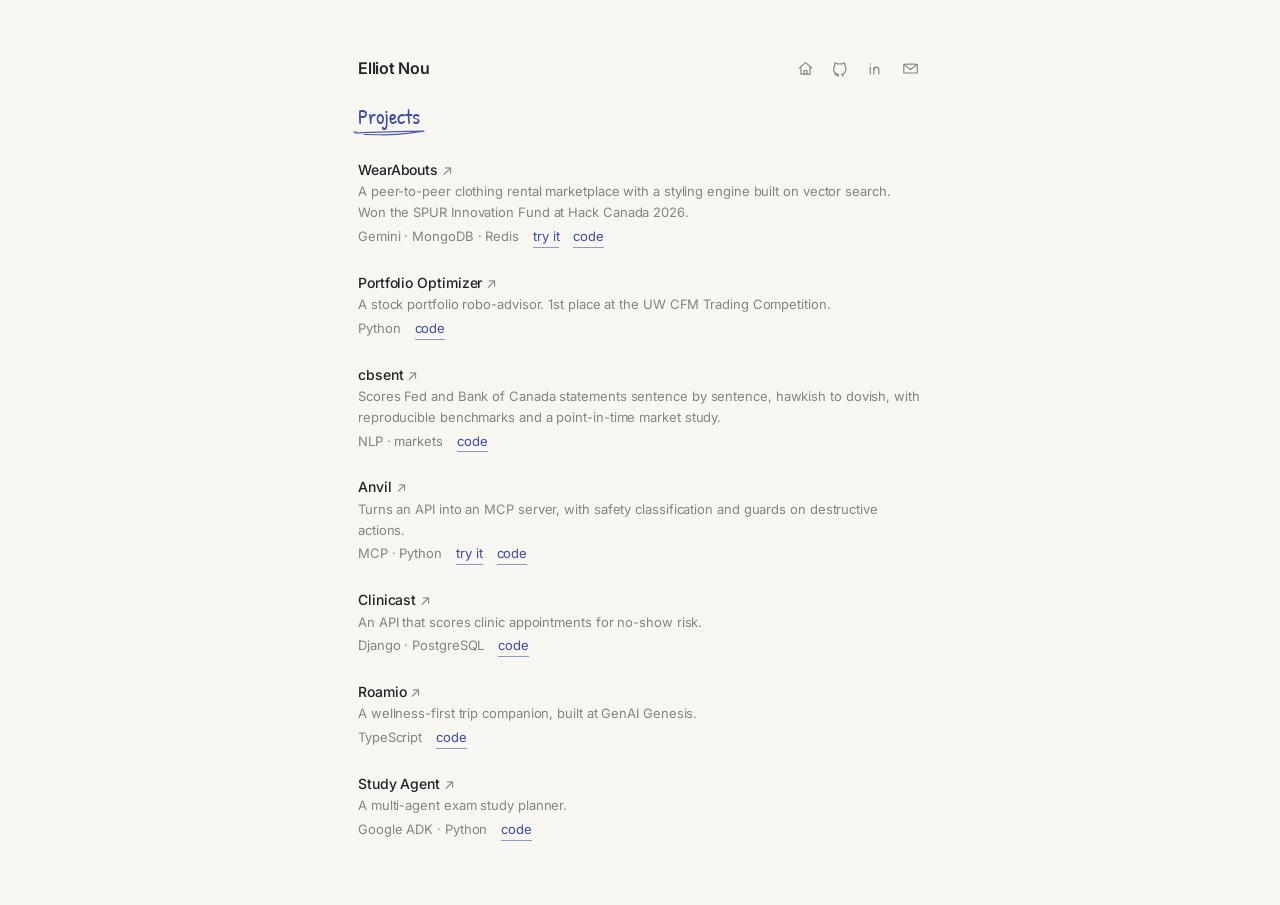
==== commit ae2cefff: "Hand-drawn pen icons; link Jetson - Replace filtered icons (which broke up at small sizes) with simp" ====
--- a/projects.html
+++ b/projects.html
@@ -22,28 +22,16 @@
       <feTurbulence type="fractalNoise" baseFrequency="0.035" numOctaves="2" seed="1" result="noise"/>
       <feDisplacementMap in="SourceGraphic" in2="noise" scale="2.4"/>
     </filter>
-    <filter id="boil-soft" x="-25%" y="-25%" width="150%" height="150%">
-      <feTurbulence type="fractalNoise" baseFrequency="0.06" numOctaves="2" seed="1" result="noise"/>
-      <feDisplacementMap in="SourceGraphic" in2="noise" scale="1.3"/>
-    </filter>
   </svg>
 
   <div class="page">
     <header class="top">
       <a class="name" href="./">Elliot Nou</a>
       <nav class="icons" aria-label="Links">
-        <a href="./" aria-label="Home" title="Home">
-          <svg class="icon" viewBox="0 0 24 24" aria-hidden="true"><path d="M3 9l9-7 9 7v11a2 2 0 0 1-2 2H5a2 2 0 0 1-2-2z"/><polyline points="9 22 9 12 15 12 15 22"/></svg>
-        </a>
-        <a href="https://github.com/elliotnou" target="_blank" rel="noopener" aria-label="GitHub" title="GitHub">
-          <svg class="icon" viewBox="0 0 24 24" aria-hidden="true"><path d="M9 19c-5 1.5-5-2.5-7-3m14 6v-3.87a3.37 3.37 0 0 0-.94-2.61c3.14-.35 6.44-1.54 6.44-7A5.44 5.44 0 0 0 20 4.77 5.07 5.07 0 0 0 19.91 1S18.73.65 16 2.48a13.38 13.38 0 0 0-7 0C6.27.65 5.09 1 5.09 1A5.07 5.07 0 0 0 5 4.77a5.44 5.44 0 0 0-1.5 3.78c0 5.42 3.3 6.61 6.44 7A3.37 3.37 0 0 0 9 18.13V22"/></svg>
-        </a>
-        <a href="https://linkedin.com/in/elliot-nou" target="_blank" rel="noopener" aria-label="LinkedIn" title="LinkedIn">
-          <svg class="icon" viewBox="0 0 24 24" aria-hidden="true"><path d="M16 8a6 6 0 0 1 6 6v7h-4v-7a2 2 0 0 0-2-2 2 2 0 0 0-2 2v7h-4v-7a6 6 0 0 1 6-6z"/><rect x="2" y="9" width="4" height="12"/><circle cx="4" cy="4" r="2"/></svg>
-        </a>
-        <a href="mailto:enou@uwaterloo.ca" aria-label="Email" title="Email">
-          <svg class="icon" viewBox="0 0 24 24" aria-hidden="true"><path d="M4 4h16c1.1 0 2 .9 2 2v12c0 1.1-.9 2-2 2H4c-1.1 0-2-.9-2-2V6c0-1.1.9-2 2-2z"/><polyline points="22,6 12,13 2,6"/></svg>
-        </a>
+        <a href="./" aria-label="Home" title="Home"><svg class="icon" viewBox="0 0 24 24" aria-hidden="true"><path pathLength="1" d="M4.2 11.2l7.9-6.6 7.7 6.7"/><path pathLength="1" d="M6.2 9.8l.1 9.4h11.5l-.1-9.3"/><path pathLength="1" d="M10.2 19.1v-4.6h3.7v4.6"/></svg></a>
+        <a href="https://github.com/elliotnou" target="_blank" rel="noopener" aria-label="GitHub" title="GitHub"><svg class="icon" viewBox="0 0 24 24" aria-hidden="true"><path pathLength="1" d="M9 19.6c-3.8-.9-5.6-3.7-5.6-7.4 0-1.5.5-2.8 1.4-3.8-.3-1.1-.2-2.4.3-3.5 1.3.1 2.4.7 3.4 1.5a9.6 9.6 0 0 1 5.2 0c1-.8 2.2-1.4 3.4-1.5.5 1.1.6 2.4.3 3.5.9 1 1.4 2.3 1.4 3.8 0 3.7-1.8 6.5-5.6 7.4"/><path pathLength="1" d="M9 19.6c0 .9 0 1.6.1 2.2"/><path pathLength="1" d="M15 19.6c0 .9.1 1.6 0 2.2"/><path pathLength="1" d="M9 20.3c-2.2.5-3.2-.6-4-1.9"/></svg></a>
+        <a href="https://linkedin.com/in/elliot-nou" target="_blank" rel="noopener" aria-label="LinkedIn" title="LinkedIn"><svg class="icon" viewBox="0 0 24 24" aria-hidden="true"><path pathLength="1" d="M5.4 10.3c0 2.8.1 5.6 0 8.4"/><path pathLength="1" d="M5.3 6.2c.2-.2.4-.1.4.1"/><path pathLength="1" d="M9.8 18.8c0-2.8.1-5.6 0-8.4"/><path pathLength="1" d="M9.9 13.4c.3-1.9 1.6-3.1 3.4-3.1 1.9 0 2.9 1.2 2.9 3.3l.1 5.2"/></svg></a>
+        <a href="mailto:enou@uwaterloo.ca" aria-label="Email" title="Email"><svg class="icon" viewBox="0 0 24 24" aria-hidden="true"><path pathLength="1" d="M3.6 6.6c5.6-.2 11.3-.2 16.9 0 .1 3.6.1 7.3 0 10.9-5.6.2-11.3.2-16.9 0-.1-3.6-.1-7.3 0-10.9z"/><path pathLength="1" d="M3.9 7.1l8.1 6.1 8.2-6.2"/></svg></a>
       </nav>
     </header>
 
--- a/style.css
+++ b/style.css
@@ -90,21 +90,24 @@
   cursor: pointer;
 }
 
-.icons { display: flex; gap: 14px; align-items: center; color: var(--dim); }
+.icons { display: flex; gap: 12px; align-items: center; color: var(--dim); }
 .icons a { display: block; padding: 2px; transition: color 0.15s, transform 0.2s cubic-bezier(0.2, 0.8, 0.2, 1); }
-.icons a:hover { color: var(--pen); transform: translateY(-1px) rotate(-4deg); }
+.icons a:hover { color: var(--pen); transform: rotate(-6deg); }
 .icon {
   display: block;
-  width: 16px;
-  height: 16px;
+  width: 19px;
+  height: 19px;
   fill: none;
   stroke: currentColor;
-  stroke-width: 1.7;
+  stroke-width: 1.5;
   stroke-linecap: round;
   stroke-linejoin: round;
   overflow: visible;
-  filter: url(#boil-soft);   /* a slight hand wobble, like the other pen lines */
-}
+}
+/* Drawn in pen, so hovering re-draws it. */
+.icon path { stroke-dasharray: 1; stroke-dashoffset: 0; }
+.icons a:hover .icon path { animation: redraw 0.55s cubic-bezier(0.6, 0, 0.3, 1); }
+@keyframes redraw { from { stroke-dashoffset: 1; } }
 
 /* ---------- Intro ---------- */
 .intro {
@@ -196,5 +199,5 @@
 
 @media (prefers-reduced-motion: reduce) {
   *, *::before, *::after { animation: none !important; transition: none !important; }
-  .chaos, .rough, .icon { filter: none; }
-}
+  .chaos, .rough { filter: none; }
+}
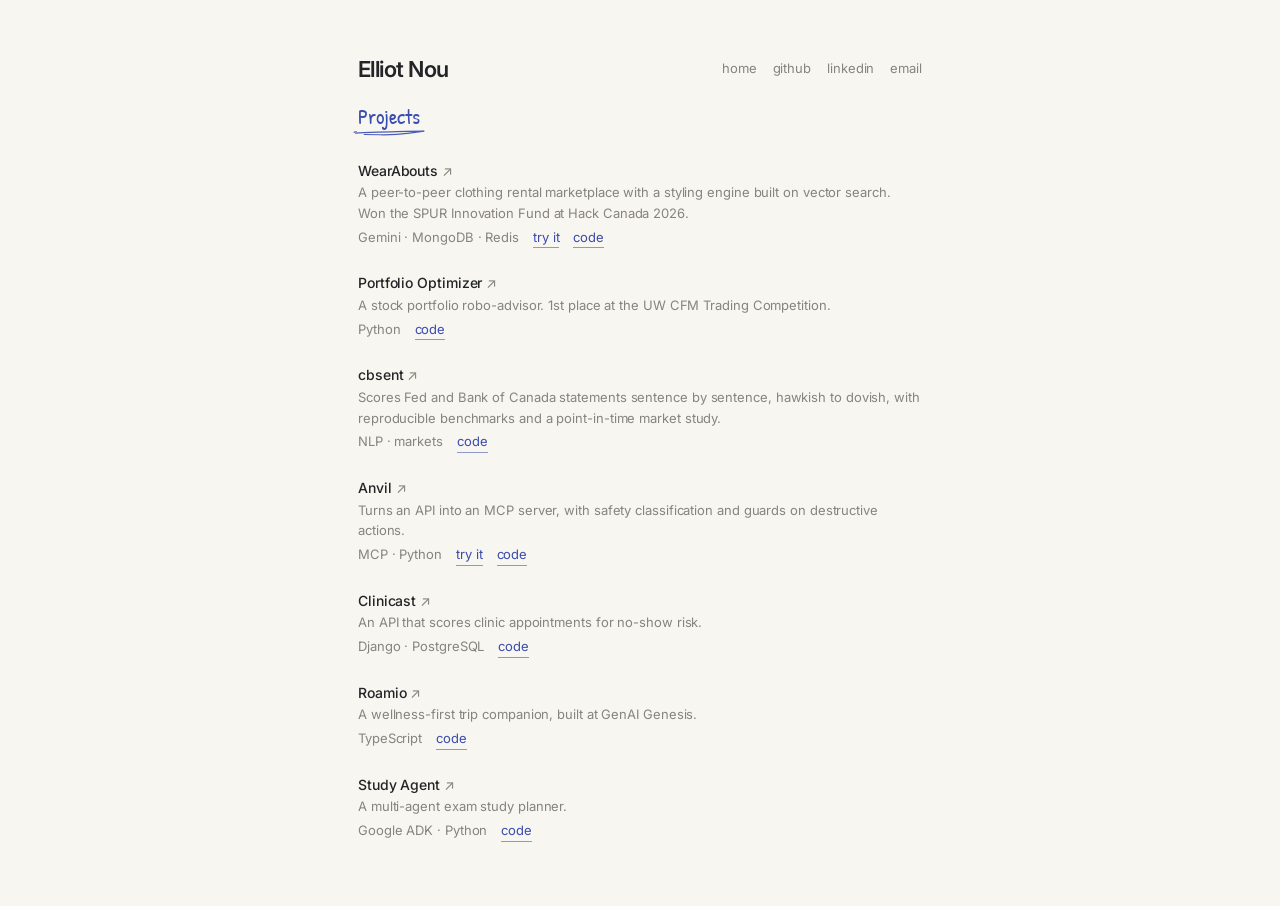
==== commit 854fcb11: "Plain-text links instead of icons; bigger name" ====
--- a/projects.html
+++ b/projects.html
@@ -27,11 +27,11 @@
   <div class="page">
     <header class="top">
       <a class="name" href="./">Elliot Nou</a>
-      <nav class="icons" aria-label="Links">
-        <a href="./" aria-label="Home" title="Home"><svg class="icon" viewBox="0 0 24 24" aria-hidden="true"><path pathLength="1" d="M4.2 11.2l7.9-6.6 7.7 6.7"/><path pathLength="1" d="M6.2 9.8l.1 9.4h11.5l-.1-9.3"/><path pathLength="1" d="M10.2 19.1v-4.6h3.7v4.6"/></svg></a>
-        <a href="https://github.com/elliotnou" target="_blank" rel="noopener" aria-label="GitHub" title="GitHub"><svg class="icon" viewBox="0 0 24 24" aria-hidden="true"><path pathLength="1" d="M9 19.6c-3.8-.9-5.6-3.7-5.6-7.4 0-1.5.5-2.8 1.4-3.8-.3-1.1-.2-2.4.3-3.5 1.3.1 2.4.7 3.4 1.5a9.6 9.6 0 0 1 5.2 0c1-.8 2.2-1.4 3.4-1.5.5 1.1.6 2.4.3 3.5.9 1 1.4 2.3 1.4 3.8 0 3.7-1.8 6.5-5.6 7.4"/><path pathLength="1" d="M9 19.6c0 .9 0 1.6.1 2.2"/><path pathLength="1" d="M15 19.6c0 .9.1 1.6 0 2.2"/><path pathLength="1" d="M9 20.3c-2.2.5-3.2-.6-4-1.9"/></svg></a>
-        <a href="https://linkedin.com/in/elliot-nou" target="_blank" rel="noopener" aria-label="LinkedIn" title="LinkedIn"><svg class="icon" viewBox="0 0 24 24" aria-hidden="true"><path pathLength="1" d="M5.4 10.3c0 2.8.1 5.6 0 8.4"/><path pathLength="1" d="M5.3 6.2c.2-.2.4-.1.4.1"/><path pathLength="1" d="M9.8 18.8c0-2.8.1-5.6 0-8.4"/><path pathLength="1" d="M9.9 13.4c.3-1.9 1.6-3.1 3.4-3.1 1.9 0 2.9 1.2 2.9 3.3l.1 5.2"/></svg></a>
-        <a href="mailto:enou@uwaterloo.ca" aria-label="Email" title="Email"><svg class="icon" viewBox="0 0 24 24" aria-hidden="true"><path pathLength="1" d="M3.6 6.6c5.6-.2 11.3-.2 16.9 0 .1 3.6.1 7.3 0 10.9-5.6.2-11.3.2-16.9 0-.1-3.6-.1-7.3 0-10.9z"/><path pathLength="1" d="M3.9 7.1l8.1 6.1 8.2-6.2"/></svg></a>
+      <nav class="links-top" aria-label="Links">
+        <a href="./">home</a>
+        <a href="https://github.com/elliotnou" target="_blank" rel="noopener">github</a>
+        <a href="https://linkedin.com/in/elliot-nou" target="_blank" rel="noopener">linkedin</a>
+        <a href="mailto:enou@uwaterloo.ca">email</a>
       </nav>
     </header>
 
--- a/style.css
+++ b/style.css
@@ -83,31 +83,17 @@
   border: 0;
   background: none;
   font: inherit;
-  font-size: 16px;
+  font-size: 22px;
   font-weight: 600;
-  letter-spacing: -0.015em;
+  line-height: 1.2;
+  letter-spacing: -0.025em;
   color: var(--ink);
   cursor: pointer;
 }
 
-.icons { display: flex; gap: 12px; align-items: center; color: var(--dim); }
-.icons a { display: block; padding: 2px; transition: color 0.15s, transform 0.2s cubic-bezier(0.2, 0.8, 0.2, 1); }
-.icons a:hover { color: var(--pen); transform: rotate(-6deg); }
-.icon {
-  display: block;
-  width: 19px;
-  height: 19px;
-  fill: none;
-  stroke: currentColor;
-  stroke-width: 1.5;
-  stroke-linecap: round;
-  stroke-linejoin: round;
-  overflow: visible;
-}
-/* Drawn in pen, so hovering re-draws it. */
-.icon path { stroke-dasharray: 1; stroke-dashoffset: 0; }
-.icons a:hover .icon path { animation: redraw 0.55s cubic-bezier(0.6, 0, 0.3, 1); }
-@keyframes redraw { from { stroke-dashoffset: 1; } }
+.links-top { display: flex; gap: 16px; font-size: 13px; color: var(--dim); }
+.links-top a { border-bottom: 1px solid transparent; transition: color 0.15s, border-color 0.15s; }
+.links-top a:hover { color: var(--pen); border-color: currentColor; }
 
 /* ---------- Intro ---------- */
 .intro {
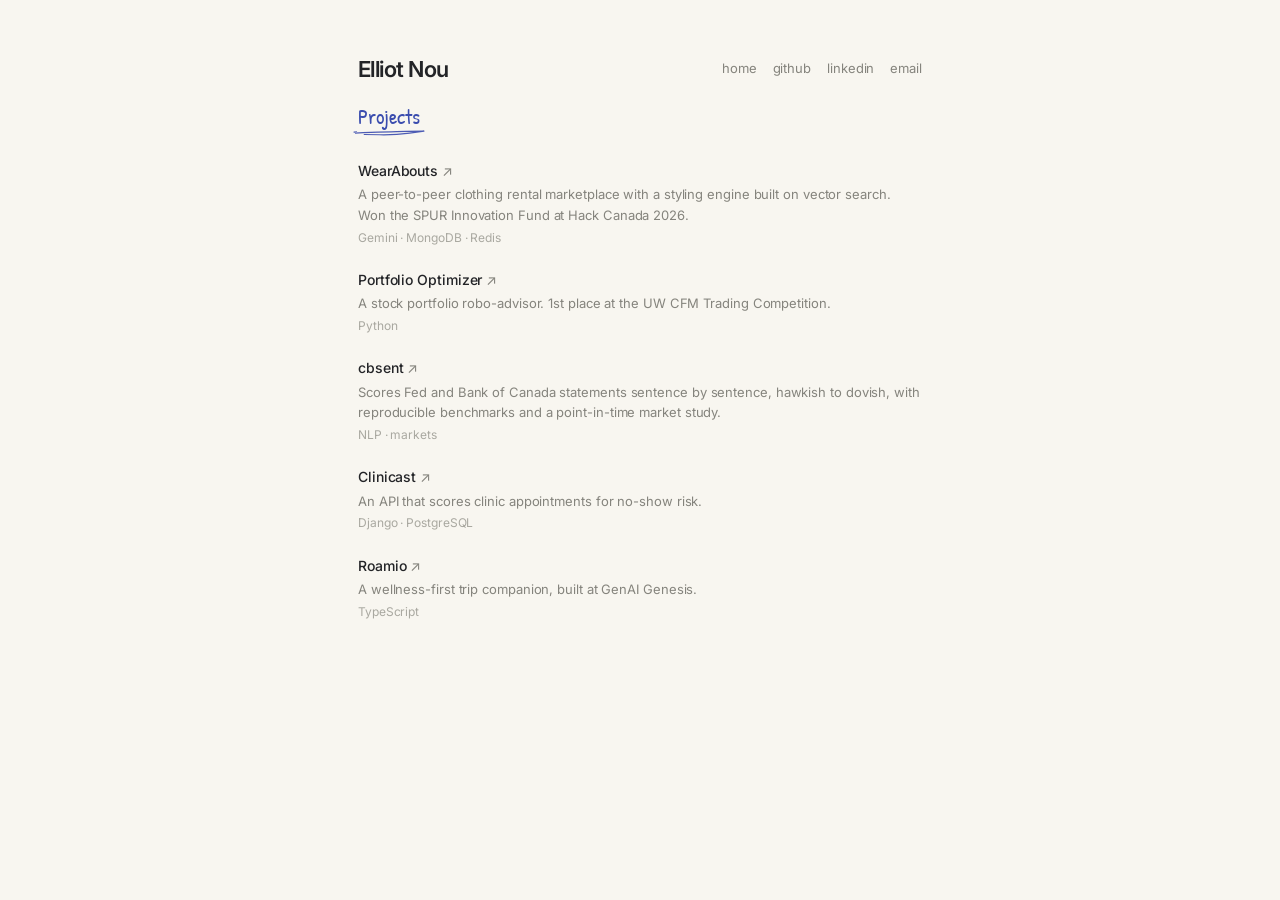
==== commit 4cb1cf1f: "Trim projects and descriptions; bottom-aligned hero; Waterloo seal - Projects page: drop Anvil and S" ====
--- a/projects.html
+++ b/projects.html
@@ -40,42 +40,32 @@
         <h1 class="page-title"><span data-rough="underline">Projects</span></h1>
       </section>
 
-      <!-- To add one, copy an <li> and edit it. "try it" only where there is a live demo. -->
+      <!-- To add one, copy an <li> and edit it. The name links to the repo. -->
       <ul class="list list-full">
         <li class="reveal">
           <p class="what"><a class="pname" href="https://github.com/elliotnou/wear_abouts" target="_blank" rel="noopener">WearAbouts <span class="arrow" aria-hidden="true">&nearr;</span></a></p>
           <p class="dim">A peer-to-peer clothing rental marketplace with a styling engine built on vector search. Won the SPUR Innovation Fund at Hack Canada 2026.</p>
-          <p class="links"><span class="meta">Gemini &middot; MongoDB &middot; Redis</span><a href="https://hackcanada-2026-frontend.onrender.com/" target="_blank" rel="noopener">try it</a><a href="https://github.com/elliotnou/wear_abouts" target="_blank" rel="noopener">code</a></p>
+          <p class="meta">Gemini &middot; MongoDB &middot; Redis</p>
         </li>
         <li class="reveal">
           <p class="what"><a class="pname" href="https://github.com/elliotnou/portfolio-optimizer" target="_blank" rel="noopener">Portfolio Optimizer <span class="arrow" aria-hidden="true">&nearr;</span></a></p>
           <p class="dim">A stock portfolio robo-advisor. 1st place at the UW CFM Trading Competition.</p>
-          <p class="links"><span class="meta">Python</span><a href="https://github.com/elliotnou/portfolio-optimizer" target="_blank" rel="noopener">code</a></p>
+          <p class="meta">Python</p>
         </li>
         <li class="reveal">
           <p class="what"><a class="pname" href="https://github.com/elliotnou/cbsent" target="_blank" rel="noopener">cbsent <span class="arrow" aria-hidden="true">&nearr;</span></a></p>
           <p class="dim">Scores Fed and Bank of Canada statements sentence by sentence, hawkish to dovish, with reproducible benchmarks and a point-in-time market study.</p>
-          <p class="links"><span class="meta">NLP &middot; markets</span><a href="https://github.com/elliotnou/cbsent" target="_blank" rel="noopener">code</a></p>
-        </li>
-        <li class="reveal">
-          <p class="what"><a class="pname" href="https://github.com/elliotnou/Anvil" target="_blank" rel="noopener">Anvil <span class="arrow" aria-hidden="true">&nearr;</span></a></p>
-          <p class="dim">Turns an API into an MCP server, with safety classification and guards on destructive actions.</p>
-          <p class="links"><span class="meta">MCP &middot; Python</span><a href="https://anvil-amber.vercel.app" target="_blank" rel="noopener">try it</a><a href="https://github.com/elliotnou/Anvil" target="_blank" rel="noopener">code</a></p>
+          <p class="meta">NLP &middot; markets</p>
         </li>
         <li class="reveal">
           <p class="what"><a class="pname" href="https://github.com/elliotnou/clinicast" target="_blank" rel="noopener">Clinicast <span class="arrow" aria-hidden="true">&nearr;</span></a></p>
           <p class="dim">An API that scores clinic appointments for no-show risk.</p>
-          <p class="links"><span class="meta">Django &middot; PostgreSQL</span><a href="https://github.com/elliotnou/clinicast" target="_blank" rel="noopener">code</a></p>
+          <p class="meta">Django &middot; PostgreSQL</p>
         </li>
         <li class="reveal">
           <p class="what"><a class="pname" href="https://github.com/elliotnou/roamio" target="_blank" rel="noopener">Roamio <span class="arrow" aria-hidden="true">&nearr;</span></a></p>
           <p class="dim">A wellness-first trip companion, built at GenAI Genesis.</p>
-          <p class="links"><span class="meta">TypeScript</span><a href="https://github.com/elliotnou/roamio" target="_blank" rel="noopener">code</a></p>
-        </li>
-        <li class="reveal">
-          <p class="what"><a class="pname" href="https://github.com/elliotnou/bx-studyagent" target="_blank" rel="noopener">Study Agent <span class="arrow" aria-hidden="true">&nearr;</span></a></p>
-          <p class="dim">A multi-agent exam study planner.</p>
-          <p class="links"><span class="meta">Google ADK &middot; Python</span><a href="https://github.com/elliotnou/bx-studyagent" target="_blank" rel="noopener">code</a></p>
+          <p class="meta">TypeScript</p>
         </li>
       </ul>
     </main>
--- a/style.css
+++ b/style.css
@@ -70,7 +70,7 @@
 }
 .rough path { stroke-width: 1.15; stroke-dashoffset: 0; opacity: 0.9; }
 
-/* ---------- Top: name and icons ---------- */
+/* ---------- Top: links (and the name, on the projects page) ---------- */
 .top {
   display: flex;
   justify-content: space-between;
@@ -78,7 +78,8 @@
   gap: 20px;
   padding-top: 56px;
 }
-.top h1 { font-size: inherit; font-weight: inherit; }
+.top-links { justify-content: flex-end; }
+h1 { font-size: inherit; font-weight: inherit; }
 .name {
   border: 0;
   background: none;
@@ -95,14 +96,15 @@
 .links-top a { border-bottom: 1px solid transparent; transition: color 0.15s, border-color 0.15s; }
 .links-top a:hover { color: var(--pen); border-color: currentColor; }
 
-/* ---------- Intro ---------- */
-.intro {
-  display: grid;
-  grid-template-columns: minmax(0, 1fr) auto;
+/* ---------- Hero: text along the bottom, artwork directly to its right ---------- */
+.hero {
+  display: flex;
+  align-items: flex-end;
   gap: 32px;
-  align-items: start;
-  padding: 6px 0 44px;
+  padding: 24px 0 52px;
 }
+.hero-text { flex: 0 1 auto; min-width: 0; }
+.hero h1 { margin-bottom: 4px; }
 .intro-plain { display: block; padding: 22px 0 30px; }
 .lede { display: flex; flex-wrap: wrap; align-items: center; gap: 0 0.4em; color: var(--text); }
 .bio { margin-top: 12px; max-width: 42ch; text-wrap: pretty; }
@@ -110,19 +112,26 @@
 .dim { color: var(--dim); font-size: 13px; }
 
 /* Reserved for artwork. Empty for now. */
-.slot { width: 130px; height: 150px; }
+.slot { flex: none; width: 150px; height: 170px; }
 .slot img { display: block; width: 100%; height: 100%; object-fit: contain; }
 
 .page-title { font-family: var(--hand); font-size: 21px; font-weight: 400; line-height: 1.2; letter-spacing: 0; color: var(--pen); }
 
 /* Logo + name. */
 .chip { display: inline-flex; align-items: center; gap: 6px; white-space: nowrap; font-weight: 500; color: var(--ink); vertical-align: middle; }
-.chip img, .monogram { flex: none; width: 18px; height: 18px; border-radius: 4px; object-fit: contain; }
-.chip img { transition: transform 0.2s; }
-a.chip > span:last-child { border-bottom: 1px solid color-mix(in srgb, var(--pen) 55%, transparent); transition: border-color 0.15s; }
-a.chip:hover > span:last-child { border-color: var(--pen); }
-a.chip:hover img { transform: rotate(-8deg) scale(1.12); }
-.monogram { display: inline-grid; place-items: center; background: var(--dim); color: var(--paper); font-size: 10px; font-weight: 600; line-height: 1; }
+.chip img { flex: none; width: 18px; height: 18px; object-fit: contain; transition: transform 0.25s cubic-bezier(0.2, 0.8, 0.2, 1); }
+a.chip:hover img { transform: rotate(-12deg) scale(1.1); }
+
+/* Link underline: a grey line that fills with ink from left to right on hover. */
+.ul {
+  background-image: linear-gradient(var(--ink), var(--ink)), linear-gradient(rgba(35, 36, 39, 0.2), rgba(35, 36, 39, 0.2));
+  background-size: 0% 1.5px, 100% 1.5px;
+  background-position: left bottom, left bottom;
+  background-repeat: no-repeat;
+  padding-bottom: 2px;
+  transition: background-size 0.4s cubic-bezier(0.6, 0, 0.3, 1);
+}
+a:hover > .ul, a.ul:hover { background-size: 100% 1.5px, 100% 1.5px; }
 
 /* ---------- Blocks: label on the left, facts on the right ---------- */
 .block {
@@ -145,20 +154,16 @@
 .rows, .rows[data-rough] { display: grid; gap: 14px; padding-left: 22px; }
 .what { color: var(--text); }
 .org { font-weight: 500; color: var(--ink); white-space: nowrap; }
-a.org { border-bottom: 1px solid color-mix(in srgb, var(--pen) 55%, transparent); transition: border-color 0.15s, color 0.15s; }
-a.org:hover { color: var(--pen); border-color: var(--pen); }
 
 /* Projects */
 .list { display: grid; gap: 12px; }
-.list-full { gap: 24px; }
+.list-full { gap: 22px; }
 .pname { font-weight: 500; color: var(--ink); transition: color 0.15s; }
 .arrow { display: inline-block; font-weight: 400; color: var(--dim); transition: transform 0.2s, color 0.15s; }
 .pname:hover { color: var(--pen); }
 .pname:hover .arrow { color: var(--pen); transform: translate(2px, -2px); }
-.links { display: flex; flex-wrap: wrap; gap: 4px 14px; margin-top: 3px; font-size: 13px; color: var(--pen); }
-.links a { border-bottom: 1px solid color-mix(in srgb, var(--pen) 55%, transparent); transition: border-color 0.15s; }
-.links a:hover { border-color: var(--pen); }
-.meta { color: var(--dim); }
+.list-full .dim { margin-top: 2px; }
+.meta { margin-top: 2px; font-size: 12px; color: var(--faint, #a9a8a0); }
 
 .more { display: inline-block; margin-top: 16px; font-family: var(--hand); font-size: 16px; line-height: 1.3; color: var(--pen); border-bottom: 1px solid transparent; transition: border-color 0.15s; }
 .more:hover { border-color: currentColor; }
@@ -178,8 +183,8 @@
 @media (max-width: 560px) {
   .page { padding-inline: 22px; }
   .top { padding-top: 36px; }
-  .intro { grid-template-columns: 1fr; gap: 20px; padding-bottom: 36px; }
-  .slot:empty { display: none; }
+  .hero { gap: 18px; padding: 16px 0 40px; }
+  .slot { width: 96px; height: 110px; }
   .block { grid-template-columns: 1fr; padding-bottom: 30px; }
 }
 
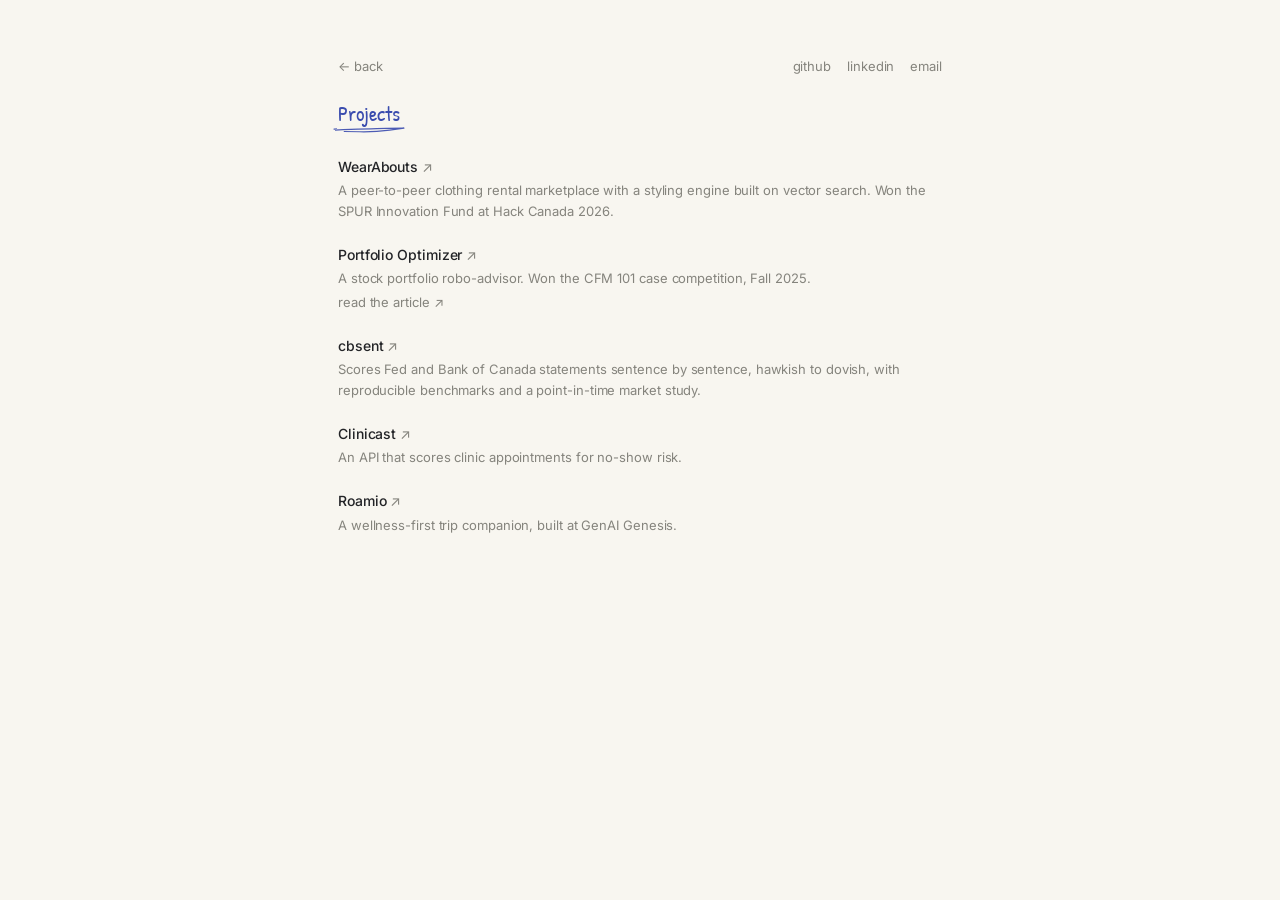
==== commit e54ae8ac: "Hand-lettered name, new bio, Jetson logo, standalone projects page - Name is a hand-lettered drawing" ====
--- a/projects.html
+++ b/projects.html
@@ -26,9 +26,8 @@
 
   <div class="page">
     <header class="top">
-      <a class="name" href="./">Elliot Nou</a>
+      <nav class="links-top" aria-label="Back"><a href="./">&larr; back</a></nav>
       <nav class="links-top" aria-label="Links">
-        <a href="./">home</a>
         <a href="https://github.com/elliotnou" target="_blank" rel="noopener">github</a>
         <a href="https://linkedin.com/in/elliot-nou" target="_blank" rel="noopener">linkedin</a>
         <a href="mailto:enou@uwaterloo.ca">email</a>
@@ -43,29 +42,25 @@
       <!-- To add one, copy an <li> and edit it. The name links to the repo. -->
       <ul class="list list-full">
         <li class="reveal">
-          <p class="what"><a class="pname" href="https://github.com/elliotnou/wear_abouts" target="_blank" rel="noopener">WearAbouts <span class="arrow" aria-hidden="true">&nearr;</span></a></p>
+          <p class="what"><a class="pname" href="https://github.com/elliotnou/wear_abouts" target="_blank" rel="noopener"><span class="ul">WearAbouts</span> <span class="arrow" aria-hidden="true">&nearr;</span></a></p>
           <p class="dim">A peer-to-peer clothing rental marketplace with a styling engine built on vector search. Won the SPUR Innovation Fund at Hack Canada 2026.</p>
-          <p class="meta">Gemini &middot; MongoDB &middot; Redis</p>
         </li>
         <li class="reveal">
-          <p class="what"><a class="pname" href="https://github.com/elliotnou/portfolio-optimizer" target="_blank" rel="noopener">Portfolio Optimizer <span class="arrow" aria-hidden="true">&nearr;</span></a></p>
-          <p class="dim">A stock portfolio robo-advisor. 1st place at the UW CFM Trading Competition.</p>
-          <p class="meta">Python</p>
+          <p class="what"><a class="pname" href="https://github.com/elliotnou/portfolio-optimizer" target="_blank" rel="noopener"><span class="ul">Portfolio Optimizer</span> <span class="arrow" aria-hidden="true">&nearr;</span></a></p>
+          <p class="dim">A stock portfolio robo-advisor. Won the CFM 101 case competition, Fall 2025.</p>
+          <p class="extra"><a href="https://uwaterloo.ca/computing-financial-management/news/cfm-101-case-competition-winners-fall-2025" target="_blank" rel="noopener"><span class="ul">read the article</span> <span class="arrow" aria-hidden="true">&nearr;</span></a></p>
         </li>
         <li class="reveal">
-          <p class="what"><a class="pname" href="https://github.com/elliotnou/cbsent" target="_blank" rel="noopener">cbsent <span class="arrow" aria-hidden="true">&nearr;</span></a></p>
+          <p class="what"><a class="pname" href="https://github.com/elliotnou/cbsent" target="_blank" rel="noopener"><span class="ul">cbsent</span> <span class="arrow" aria-hidden="true">&nearr;</span></a></p>
           <p class="dim">Scores Fed and Bank of Canada statements sentence by sentence, hawkish to dovish, with reproducible benchmarks and a point-in-time market study.</p>
-          <p class="meta">NLP &middot; markets</p>
         </li>
         <li class="reveal">
-          <p class="what"><a class="pname" href="https://github.com/elliotnou/clinicast" target="_blank" rel="noopener">Clinicast <span class="arrow" aria-hidden="true">&nearr;</span></a></p>
+          <p class="what"><a class="pname" href="https://github.com/elliotnou/clinicast" target="_blank" rel="noopener"><span class="ul">Clinicast</span> <span class="arrow" aria-hidden="true">&nearr;</span></a></p>
           <p class="dim">An API that scores clinic appointments for no-show risk.</p>
-          <p class="meta">Django &middot; PostgreSQL</p>
         </li>
         <li class="reveal">
-          <p class="what"><a class="pname" href="https://github.com/elliotnou/roamio" target="_blank" rel="noopener">Roamio <span class="arrow" aria-hidden="true">&nearr;</span></a></p>
+          <p class="what"><a class="pname" href="https://github.com/elliotnou/roamio" target="_blank" rel="noopener"><span class="ul">Roamio</span> <span class="arrow" aria-hidden="true">&nearr;</span></a></p>
           <p class="dim">A wellness-first trip companion, built at GenAI Genesis.</p>
-          <p class="meta">TypeScript</p>
         </li>
       </ul>
     </main>
--- a/style.css
+++ b/style.css
@@ -35,7 +35,7 @@
 .skip { position: absolute; left: -999px; top: 0; background: var(--pen); color: var(--paper); padding: 8px 14px; z-index: 100; }
 .skip:focus { left: 16px; top: 16px; }
 
-.page { position: relative; max-width: 620px; margin: 0 auto; padding: 0 28px 64px; }
+.page { position: relative; max-width: 660px; margin: 0 auto; padding: 0 28px 64px; }
 
 /* ---------- Drawn lines ---------- */
 .chaos {
@@ -84,54 +84,55 @@
   border: 0;
   background: none;
   font: inherit;
-  font-size: 22px;
-  font-weight: 600;
-  line-height: 1.2;
-  letter-spacing: -0.025em;
   color: var(--ink);
-  cursor: pointer;
-}
+}
+/* Your hand-lettered name, lifted off the page and inked in pen blue. */
+.name img { display: block; width: 236px; height: auto; margin-left: -3px; }
+.name-small img { width: 150px; }
 
 .links-top { display: flex; gap: 16px; font-size: 13px; color: var(--dim); }
-.links-top a { border-bottom: 1px solid transparent; transition: color 0.15s, border-color 0.15s; }
-.links-top a:hover { color: var(--pen); border-color: currentColor; }
+.links-top a:hover { color: var(--ink); }
 
 /* ---------- Hero: text along the bottom, artwork directly to its right ---------- */
 .hero {
   display: flex;
   align-items: flex-end;
-  gap: 32px;
+  gap: 24px;
   padding: 24px 0 52px;
 }
-.hero-text { flex: 0 1 auto; min-width: 0; }
-.hero h1 { margin-bottom: 4px; }
+.hero-text { flex: 1 1 auto; min-width: 0; }
+.hero h1 { margin-bottom: 14px; }
 .intro-plain { display: block; padding: 22px 0 30px; }
-.lede { display: flex; flex-wrap: wrap; align-items: center; gap: 0 0.4em; color: var(--text); }
-.bio { margin-top: 12px; max-width: 42ch; text-wrap: pretty; }
+.lede { color: var(--text); }
+.major { font-weight: 500; color: var(--ink); }
+.bio { margin-top: 12px; text-wrap: pretty; }
+.bio p + p { margin-top: 2px; }
 .bio [data-rough] { color: var(--ink); white-space: nowrap; }
 .dim { color: var(--dim); font-size: 13px; }
 
-/* Reserved for artwork. Empty for now. */
-.slot { flex: none; width: 150px; height: 170px; }
+/* The drawing, directly right of the intro. */
+.slot { flex: none; width: 170px; height: 186px; margin-bottom: -6px; }
 .slot img { display: block; width: 100%; height: 100%; object-fit: contain; }
 
 .page-title { font-family: var(--hand); font-size: 21px; font-weight: 400; line-height: 1.2; letter-spacing: 0; color: var(--pen); }
 
 /* Logo + name. */
-.chip { display: inline-flex; align-items: center; gap: 6px; white-space: nowrap; font-weight: 500; color: var(--ink); vertical-align: middle; }
-.chip img { flex: none; width: 18px; height: 18px; object-fit: contain; transition: transform 0.25s cubic-bezier(0.2, 0.8, 0.2, 1); }
-a.chip:hover img { transform: rotate(-12deg) scale(1.1); }
-
-/* Link underline: a grey line that fills with ink from left to right on hover. */
-.ul {
-  background-image: linear-gradient(var(--ink), var(--ink)), linear-gradient(rgba(35, 36, 39, 0.2), rgba(35, 36, 39, 0.2));
-  background-size: 0% 1.5px, 100% 1.5px;
-  background-position: left bottom, left bottom;
+/* Inline, so the name sits on the same baseline as the words around it. */
+.chip { white-space: nowrap; font-weight: 500; color: var(--ink); margin-left: 3px; }
+.chip img { display: inline-block; width: 17px; height: 17px; margin-right: 5px; vertical-align: -3.5px; object-fit: contain; }
+
+/* ONE underline for every link and button: nothing at rest, and on hover a
+   thin ink line slides in from the left. Applies to .ul spans (inside links),
+   and the top links. (The name and "all projects" are pen doodles instead.) */
+.ul, .links-top a {
+  background-image: linear-gradient(var(--ink), var(--ink));
+  background-size: 0% 1px;
+  background-position: left bottom;
   background-repeat: no-repeat;
   padding-bottom: 2px;
-  transition: background-size 0.4s cubic-bezier(0.6, 0, 0.3, 1);
-}
-a:hover > .ul, a.ul:hover { background-size: 100% 1.5px, 100% 1.5px; }
+  transition: background-size 0.22s cubic-bezier(0.4, 0, 0.2, 1), color 0.15s;
+}
+a:hover > .ul, a.ul:hover, .links-top a:hover { background-size: 100% 1px; }
 
 /* ---------- Blocks: label on the left, facts on the right ---------- */
 .block {
@@ -154,19 +155,29 @@
 .rows, .rows[data-rough] { display: grid; gap: 14px; padding-left: 22px; }
 .what { color: var(--text); }
 .org { font-weight: 500; color: var(--ink); white-space: nowrap; }
+/* A company wordmark sitting in a line of text, roughly cap height. */
+.wordmark { display: inline-block; height: 14px; width: auto; margin-left: 2px; vertical-align: -2px; }
 
 /* Projects */
 .list { display: grid; gap: 12px; }
 .list-full { gap: 22px; }
-.pname { font-weight: 500; color: var(--ink); transition: color 0.15s; }
+.pname { font-weight: 500; color: var(--ink); }
 .arrow { display: inline-block; font-weight: 400; color: var(--dim); transition: transform 0.2s, color 0.15s; }
-.pname:hover { color: var(--pen); }
-.pname:hover .arrow { color: var(--pen); transform: translate(2px, -2px); }
+.pname:hover .arrow { color: var(--ink); transform: translate(2px, -2px); }
 .list-full .dim { margin-top: 2px; }
-.meta { margin-top: 2px; font-size: 12px; color: var(--faint, #a9a8a0); }
-
-.more { display: inline-block; margin-top: 16px; font-family: var(--hand); font-size: 16px; line-height: 1.3; color: var(--pen); border-bottom: 1px solid transparent; transition: border-color 0.15s; }
-.more:hover { border-color: currentColor; }
+/* A second, smaller link under a project (e.g. an article). Same underline as every link. */
+.extra { margin-top: 3px; font-size: 13px; color: var(--dim); }
+.extra a { transition: color 0.15s; }
+.extra a:hover { color: var(--ink); }
+.extra a:hover .arrow { transform: translate(2px, -2px); }
+
+/* "all projects": a small boxed doodle in faded pen. */
+.more { display: inline-block; margin-top: 18px; margin-left: 4px; font-family: var(--hand); font-size: 16px; line-height: 1.3; color: var(--pen); }
+.more > span { padding: 1px 9px; transition: transform 0.2s cubic-bezier(0.2, 0.8, 0.2, 1); }
+.more .rough path { stroke-width: 1.1; }
+.more .rough path.hatch { stroke-width: 0.8; opacity: 0.35; }
+.more:hover > span { transform: translate(-1px, -1px); }
+.more:hover .rough path.hatch { opacity: 0.7; }
 
 /* ---------- Opening: mess first, then order ---------- */
 .content, .top { transition: opacity 0.3s; }
@@ -180,11 +191,17 @@
 @keyframes rise { from { opacity: 0; transform: translateY(10px); } }
 
 /* ---------- Small screens ---------- */
+/* One line each, wherever there is room for it. */
+@media (min-width: 561px) { .bio p { white-space: nowrap; } }
+
 @media (max-width: 560px) {
   .page { padding-inline: 22px; }
   .top { padding-top: 36px; }
-  .hero { gap: 18px; padding: 16px 0 40px; }
-  .slot { width: 96px; height: 110px; }
+  /* On phones the drawing sits above the name instead of beside it. */
+  .hero { flex-direction: column-reverse; align-items: flex-start; gap: 6px; padding: 8px 0 40px; }
+  .slot { width: 150px; height: 164px; margin: 0 0 0 -8px; }
+  .slot:empty { display: none; }
+  .name img { width: 210px; }
   .block { grid-template-columns: 1fr; padding-bottom: 30px; }
 }
 
